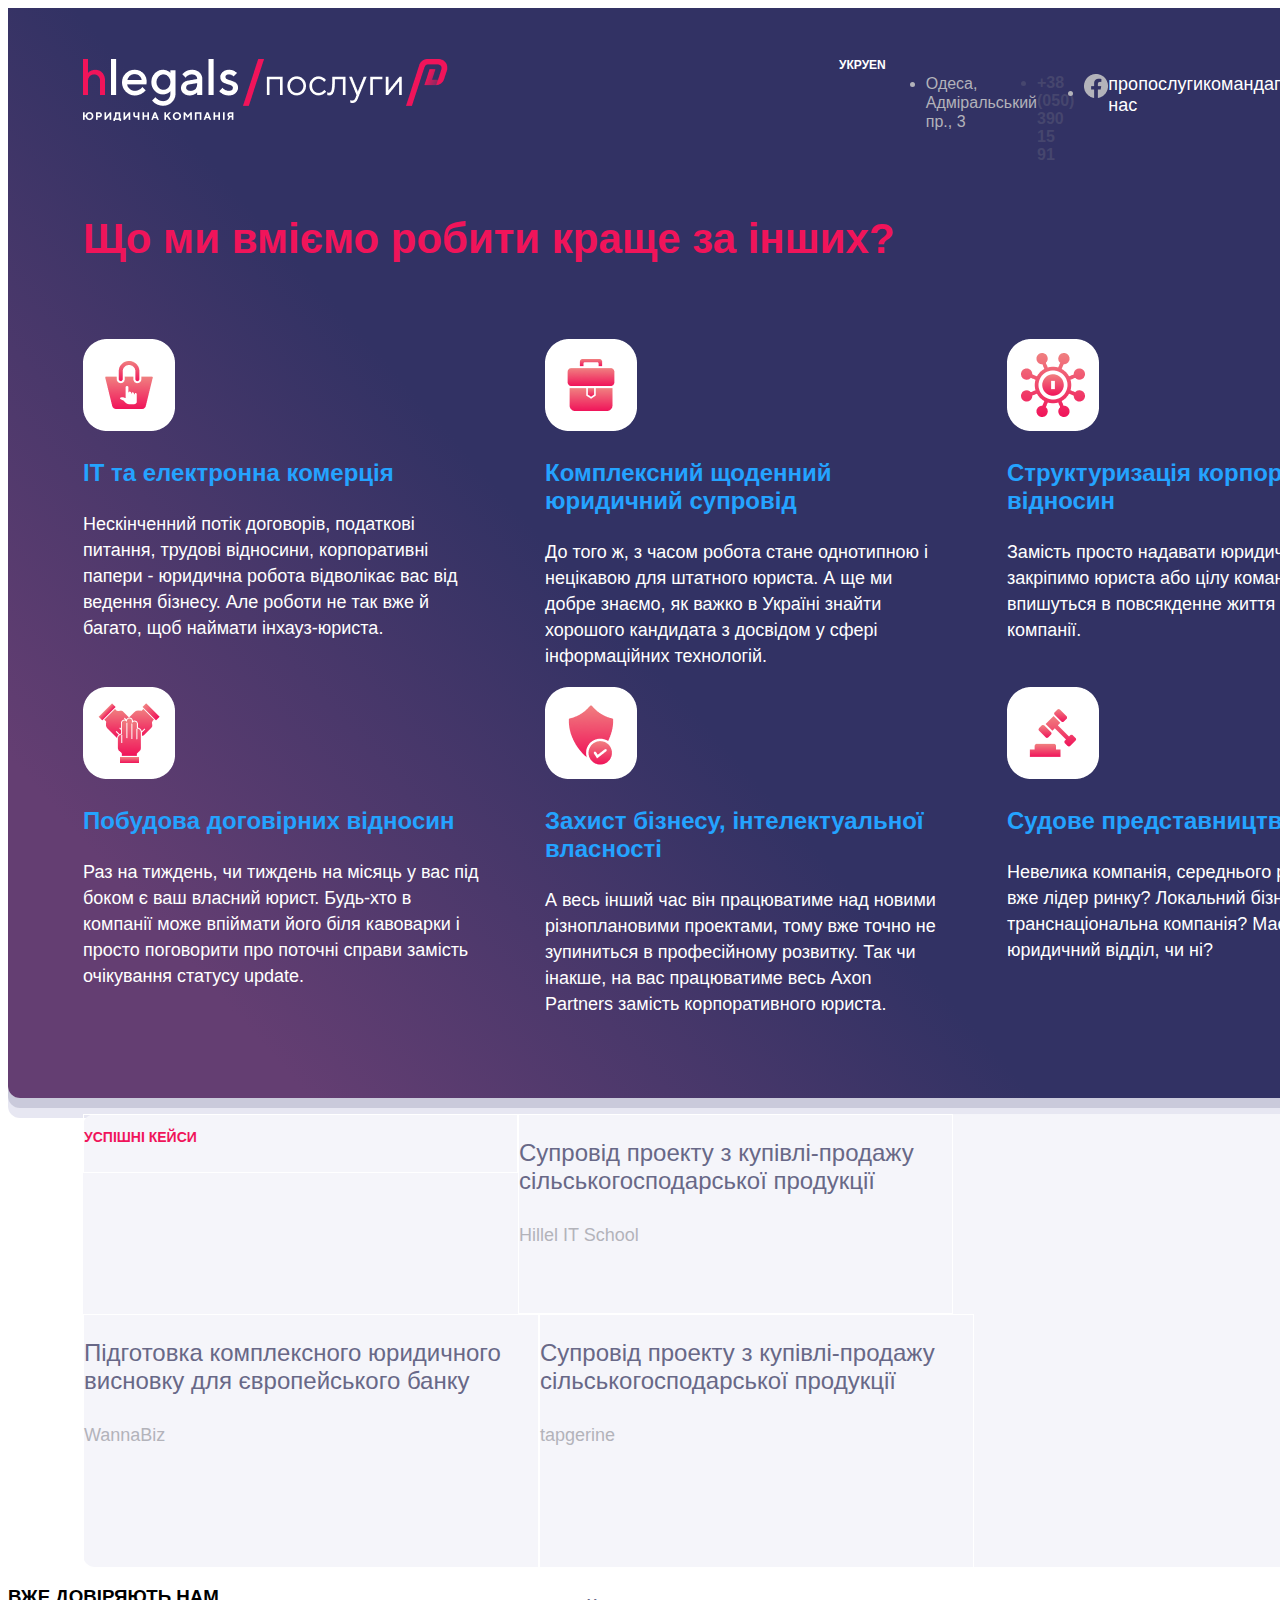
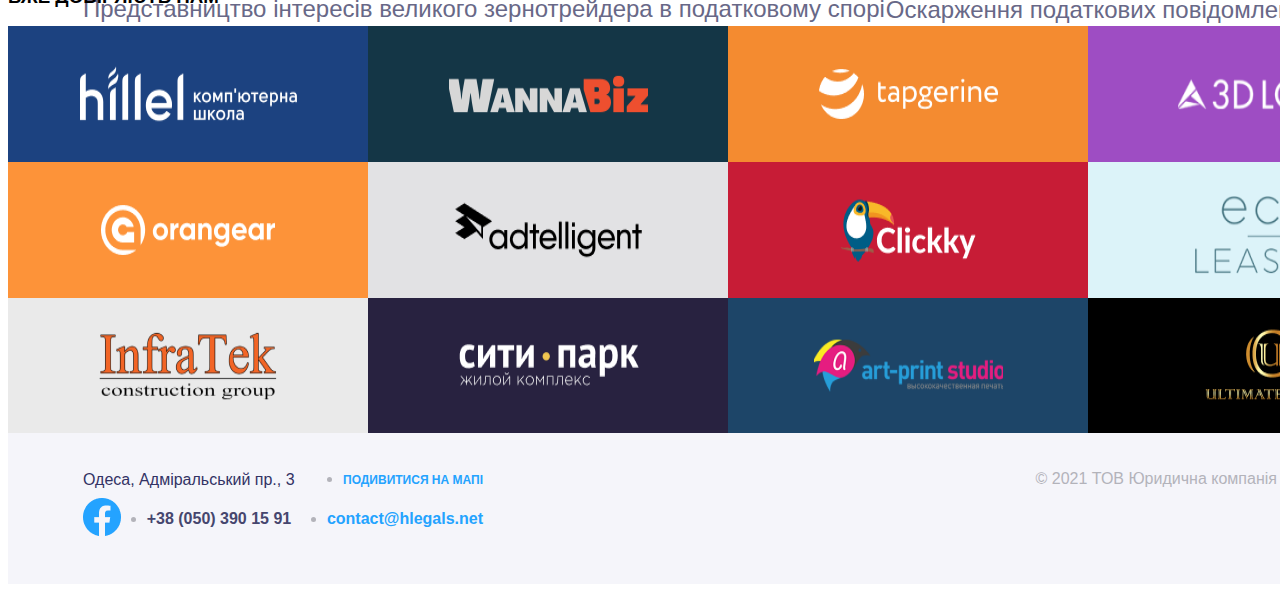
==== index.html @ e94afc64 "footer added" ====
<!DOCTYPE html>
<html lang="ukr">

<head>
    <meta charset="UTF-8">
    <meta http-equiv="X-UA-Compatible" content="IE=edge">
    <meta name="viewport" content="width=device-width, initial-scale=1.0">
    <title>Document</title>
    <link rel="stylesheet" href="styles/style.css">

</head>

<body>
    <!-- HEADER -->
    <header class="header">
        <div class="container">
            <div class="header_contacts">
                <div class="logo_subsection">
                    <img src="images/Logo Subsection.png" alt="logo_subsection">
                </div>
                <div class="h_contacts">
                    <ul class="lang">
                        <li>УК</li>
                        <li>РУ</li>
                        <li>EN</li>
                    </ul>
                    <ul class="contacts">
                        <li class="adress">Одеса, Адміральський пр., 3</li>
                        <li class="tel">+38 (050) 390 15 91</li>
                        <li>
                            <a href="#"><img src="images/Facebook2.png" alt="fasebook"></a>
                        </li>
                    </ul>
                    <ul class="nav">
                        <li class>
                            <a class="nav-item" href="#">про нас</a>
                        </li>
                        <li>
                            <a class="nav-item" href="#">послуги</a>
                        </li>
                        <li>
                            <a class="nav-item" href="#">команда</a>
                        </li>
                        <li>
                            <a class="nav-item" href="#">публікації</a>
                        </li>
                        <li>
                            <a class="nav-item" href="#">контакти</a>
                        </li>
                    </ul>
                </div>
            </div>
            <h2 class="section-title">Що ми вміємо робити краще за інших?</h2>
            <div class="service-content">
                <ul class="services">
                    <li class="service-item">
                        <img src="images/Icon.png" alt="shopping-purse" class="service-image">
                        <h3 class="section-subtitle">IT та електронна комерція</h3>
                        <p class="service-description">Нескінченний потік договорів, податкові питання, трудові
                            відносини, корпоративні папери - юридична робота відволікає вас від ведення бізнесу. Але
                            роботи не так вже й багато, щоб наймати інхауз-юриста.
                        </p>
                    </li>
                    <li class="service-item">
                        <img src="images/Icon_1.png" alt="shopping-purse" class="service-image">
                        <h3 class="section-subtitle">Комплексний щоденний юридичний супровід</h3>
                        <p class="service-description">До того ж, з часом робота стане однотипною і нецікавою для
                            штатного юриста. А ще ми добре знаємо, як важко в Україні знайти хорошого кандидата з
                            досвідом у сфері інформаційних технологій.
                        </p>
                    </li>
                    <li class="service-item">
                        <img src="images/Icon3.png" alt="shopping-purse" class="service-image">
                        <h3 class="section-subtitle">Структуризація корпоративних відносин</h3>
                        <p class="service-description">Замість просто надавати юридичні послуги, ми закріпимо юриста
                            або цілу команду, які впишуться в повсякденне життя вашої компанії.
                        </p>
                    </li>
                    <li class="service-item">
                        <img src="images/Icon4.png" alt="shopping-purse" class="service-image">
                        <h3 class="section-subtitle">Побудовa договірних відносин</h3>
                        <p class="service-description">Раз на тиждень, чи тиждень на місяць у вас під боком є ваш
                            власний юрист. Будь-хто в компанії може впіймати його біля кавоварки і просто поговорити
                            про поточні справи замість очікування статусу update.
                        </p>
                    </li>
                    <li class="service-item">
                        <img src="images/Icon6.png" alt="shopping-purse" class="service-image">
                        <h3 class="section-subtitle">Захист бізнесу, інтелектуальної власності</h3>
                        <p class="service-description">А весь інший час він працюватиме над новими різноплановими
                            проектами, тому вже точно не зупиниться в професійному розвитку. Так чи інакше, на вас
                            працюватиме весь Axon Partners замість корпоративного юриста.
                        </p>
                    </li>
                    <li class="service-item">
                        <img src="images/Icon7.png" alt="shopping-purse" class="service-image">
                        <h3 class="section-subtitle">Судове представництво</h3>
                        <p class="service-description">Невелика компанія, середнього розміру, чи вже лідер ринку?
                            Локальний бізнес або транснаціональна компанія? Маєте власний юридичний відділ, чи ні?
                        </p>
                    </li>
                </ul>
            </div>
        </div>
    </header>
    </div>
    <div class="container">
        <ul class="cases">
            <li class="case_item">
                <h3 class="success_case">успішні кейси</h3>
            </li>
            <li class="case_item">
                <p>Супровід проекту з купівлі-продажу сільськогосподарської продукції</p>
                <span class="name">Hillel IT School</span>
            </li>
            <li class="case_item">
                <p>Підготовка комплексного юридичного висновку для європейського банку</p>
                <span class="name">WannaBiz</span>
            </li>
            <li class="case_item">
                <p>Супровід проекту з купівлі-продажу сільськогосподарської продукції</p>

                <span class="name">tapgerine</span>
            </li>
            <li class="case_item">
                <p>Представництво інтересів великого зернотрейдера в податковому спорі</p>
                <span class="name">3D LOOK</span>
            </li>
            <li class="case_item">
                <p>Оскарження податкових повідомлень-рішень ДФС</p>
                <span class="name">adtelligent</span>
            </li>
            <li class="case_item">
                <p>Супровід проекту з кредитування агротрейдерів мальтійським банком</p>
                <span class="name">Clikky</span>
            </li>

        </ul>
    </div>

    <h3 class="trust">вже довіряють нам</h3>
    <div class="clients">
        <img src="images/Item.png" alt="hilel">
        <img src="images/Item3.png" alt="wannabiz">
        <img src="images/Item2.png" alt="tapgerin">
        <img src="images/Item10.png" alt="3dlook">
        <img src="images/Item4.png" alt="orangear">
        <img src="images/Item5.png" alt="adteligent">
        <img src="images/Item6.png" alt="clickky">
        <img src="images/Item11.png" alt="eco_leasing">
        <img src="images/Item7.png" alt="infra_tek">
        <img src="images/Item8.png" alt="сити_парк">
        <img src="images/Item9.png" alt="art_studio">
        <img src="images/Item12.png" alt="ultimate_card">
    </div>

</body>
<footer class="footer">
    <div class="container footer_container">
        <ul class="footer_contacts">
            <li class="odesa">
                <span class="address">Одеса, Адміральський пр., 3</span>
            </li>
            <li>
                <a class="map" href="#">Подивитися на мапі</a>
            </li>
            <li class="fasebook">
                <a href="#"><img src="images/Facebook.png" alt="fasebook"></a>
            </li>
            <li>
                <a class="tel" href="#">+38 (050) 390 15 91</a>
            </li>
            <li>
                <a class="mail" href="mailto: contact@hlegals.net">contact@hlegals.net</a>
            </li>
        </ul>
        <div class="copy">
            <p>© 2021 ТОВ Юридична компанія «HLEGALS»</p>
        </div>
    </div>

</footer>

</html>
---- styles/style.css ----
html {
  font-family: "TTNorms", sans-serif;
  font-style: normal;
}
body {
  width: 1440px;
}
.container {
  max-width: 1290px;
  margin: 0 auto;
  padding: 0 15px;
}
/* HEADER */
.header {
  padding-top: 50px;
  width: 1440px;
  height: 1040px;
  background-image: linear-gradient(
    228.57deg,
    #323264 11.93%,
    #323264 57.17%,
    #643e72 87.46%
  );
  border-bottom-left-radius: 12px;
  border-bottom-right-radius: 12px;
  box-shadow: 0px 10px 0 #cacadb, 0px 20px 0 #e7e7f2;
}

/* .box-shadow {
    width: 1400px;
    height: 10px
    box-shadow: 0px 10px 0 #cacadb; 0px 20px #E7E7F2;
  } */
.header_contacts {
  display: flex;
}
.logo_subsection {
  width: 413px;
  padding-right: 343px;
}
.h_contacts {
  width: 200px;
  display: flex;
  flex-direction: row;
  
 }
.lang {
  width: 76px;
  display: flex;
  margin: 0;
  padding: 0;
  list-style: none;
  color: #fff;
  font-size: 12px;
  line-height: 14px;
  font-weight: 700;
}
.contacts {
  display: flex;
  flex-direction: row;
    color: #b3b3ba;
  font-size: 16px;
  line-height: 19px;
}
.tel {
  font-weight: 700;
}
.nav {
  display: flex;
  flex-direction: row;
     padding-left: 0px;
  list-style: none;
}
.nav-item {
  color: #fff;
  font-size: 18px;
  line-height: 21px;
  text-decoration-line: none;
}

.service-content {
  width: 1320px;
  height: 684px;
  padding-bottom: 60px;
}
.services {
  margin: 0;
  padding: 0;
  display: flex;
  flex-direction: row;
  flex-wrap: wrap;
  justify-content: space-between;
}
.service-item {
  margin: 0;
  padding-left: 0px;
  list-style: none;
  width: 30%;
}

.section-title {
  margin-bottom: 76px;
  color: #f0145a;
  font-size: 42px;
  line-height: 49, 57px;
}
.section-subtitle {
  font-size: 24px;
  color: #24a3ff;
  line-height: 28px;
}
.service-description {
  font-size: 18px;
  line-height: 26px;
  color: #fff;
}
.cases {
  padding: 0;
  display: flex;
  flex-flow: row wrap;
  list-style: none;
  width: 1320px;
  height: 453px;
  border-radius: 12px;
  background-color: #f5f5fa;
}
.case_item {
   font-size: 24px;
  line-height: 28px;
  color: #686887;
  text-align: left;
}
.case_item:nth-child(1) {
  width: 433px;
  height: 57px;
  border: 1px  solid #fff;
}
.case_item:nth-child(2) {
  width: 433px;
  height: 198px;
  border: 1px  solid #fff;
}
.case_item:nth-child(3) {
  width: 454px;
  height: 255px;
  border: 1px  solid #fff;
}
.case_item:nth-child(4) {
  width: 433px;
  height: 255px;
  border: 1px  solid #fff;
}
}
.case_item:nth-child(5) {
  width: 320px;
  height: 198px;
  border: 1px  solid #fff;
}
.case_item:nth-child(6) {
  width: 453px;
  height: 198px;
  border: 1px  solid #fff;
}
.case_item:nth-child(7) {
  width: 547px;
  height: 198px;
  border: 1px  solid #fff;
}
.success_case {
  text-transform: uppercase;
  color: #f0145a;
  font-size: 14px;
  line-height: 16px;
  font-weight: bold;
  border: #fff;
}
.name {
  color: #b3b3ba;
  font-size: 18px;
  line-height: 26px;
}
.trust {
  text-transform: uppercase;
}
.clients {
  display: flex;
  width: 1440px;
  height: 407px;
  flex-flow: row wrap;
}
/* FOOTER */
.footer {
  height: 151px;
  background-color: #F5F5FA;
}
.footer_container {
  display: flex;
}

.footer_contacts {
  margin: 0px;
  padding-left: 0px;
  padding-top: 32px;
  display: flex;
  width: 400px;
  height: 79px;
  flex-flow: row wrap;
  align-items: center;
  justify-content: space-between;
}
.footer_contacts li {
  color: #B3B3BA;
}
.odesa {
  list-style: none;
}
.address {
  padding-right: 31px;
  color: #323264;
  font-size: 16px;
  line-height: 19px;
  }
.map {
  text-transform: uppercase;
  color: #24A3FF;
  font-size: 12px;
  line-height: 14px;
  font-weight: 700;
  text-decoration: none;
}
.map::before {
  list-style: disc;
  color: #B3B3BA;
}
.fasebook {
  list-style: none;
}
.tel {
  padding-right: 10PX;
  color: #46466E;
  font-size: 16px;
  line-height: 18px;
  font-weight: bold;
  text-decoration: none;
}
.mail {
  color: #24A3FF;
  font-weight: 700;
  font-size: 16px;
  line-height: 18px;
  text-decoration: none;
}
.copy {
  padding-top: 20px;
  display: flex;
  justify-content: end;
  align-content: flex-start;
  flex-grow: 1;
  font-size: 16px;
  line-height: 19px;
  color: #B3B3BA;
}
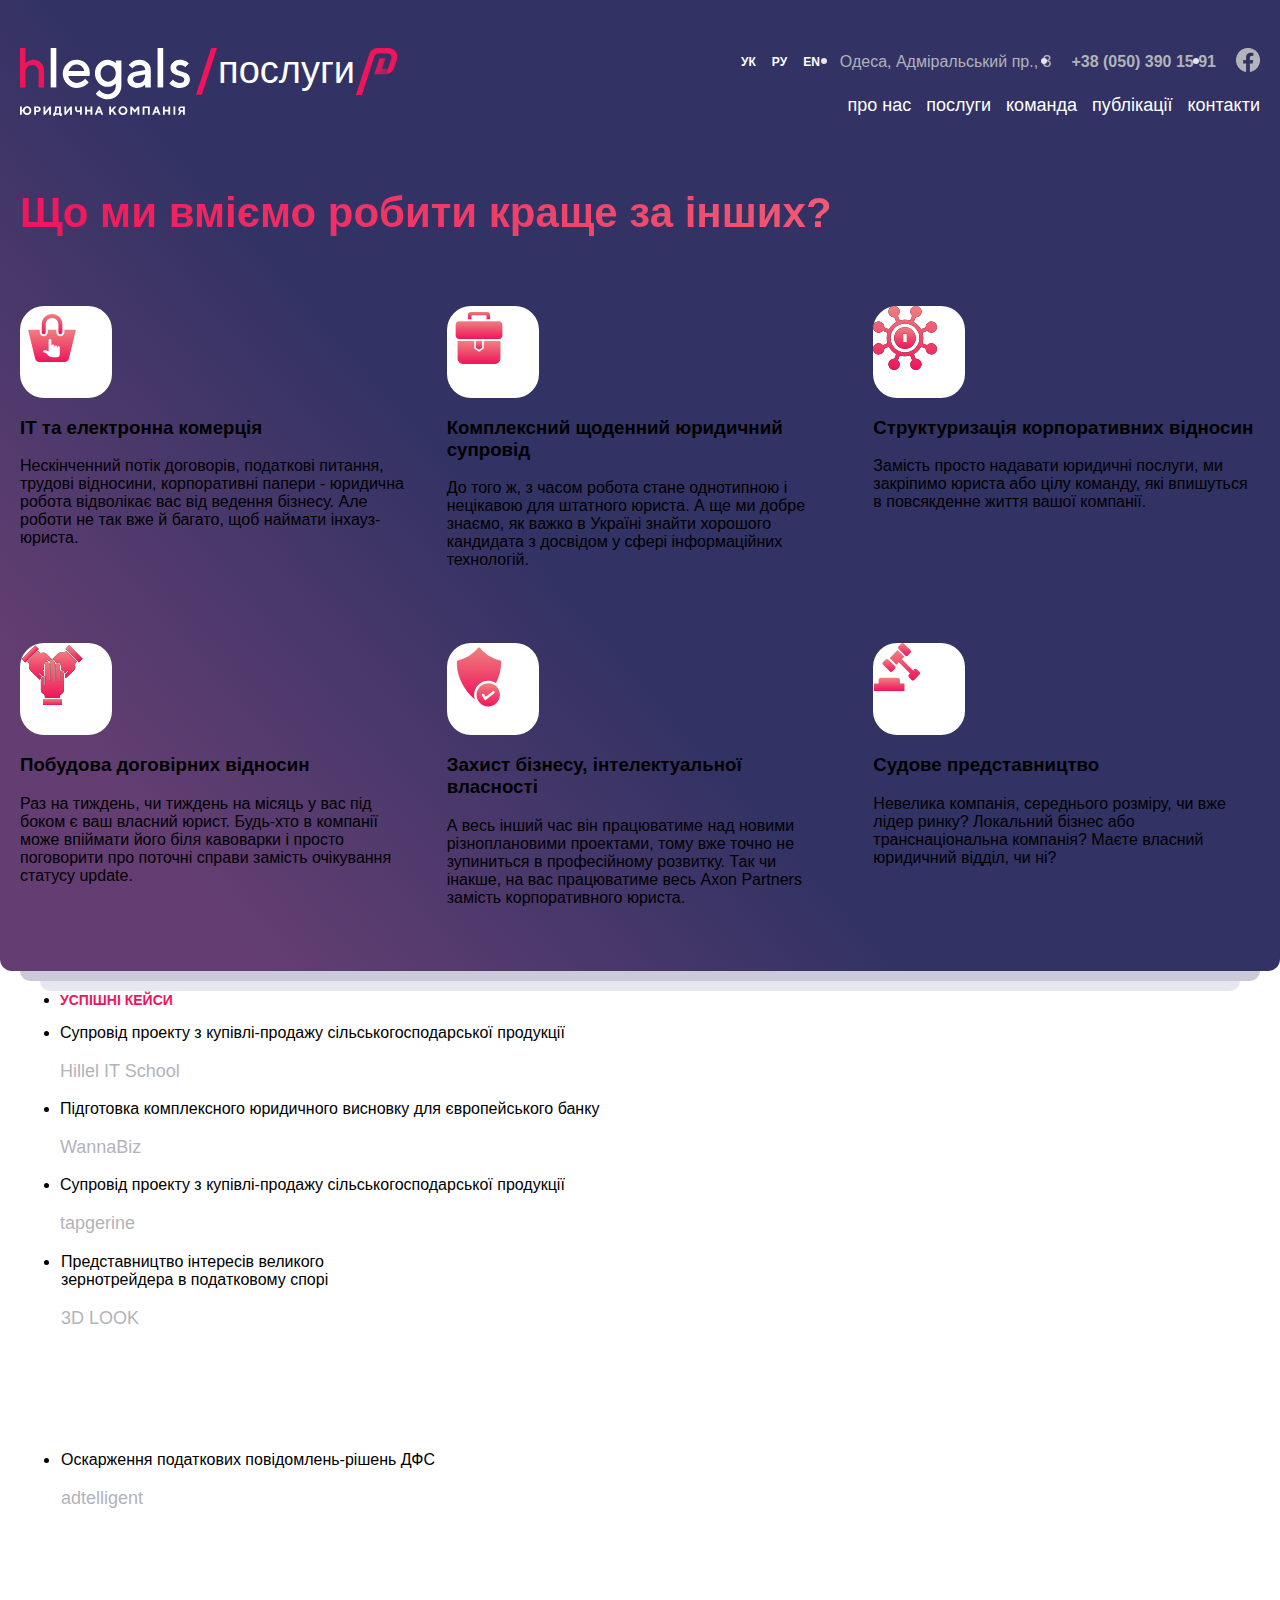
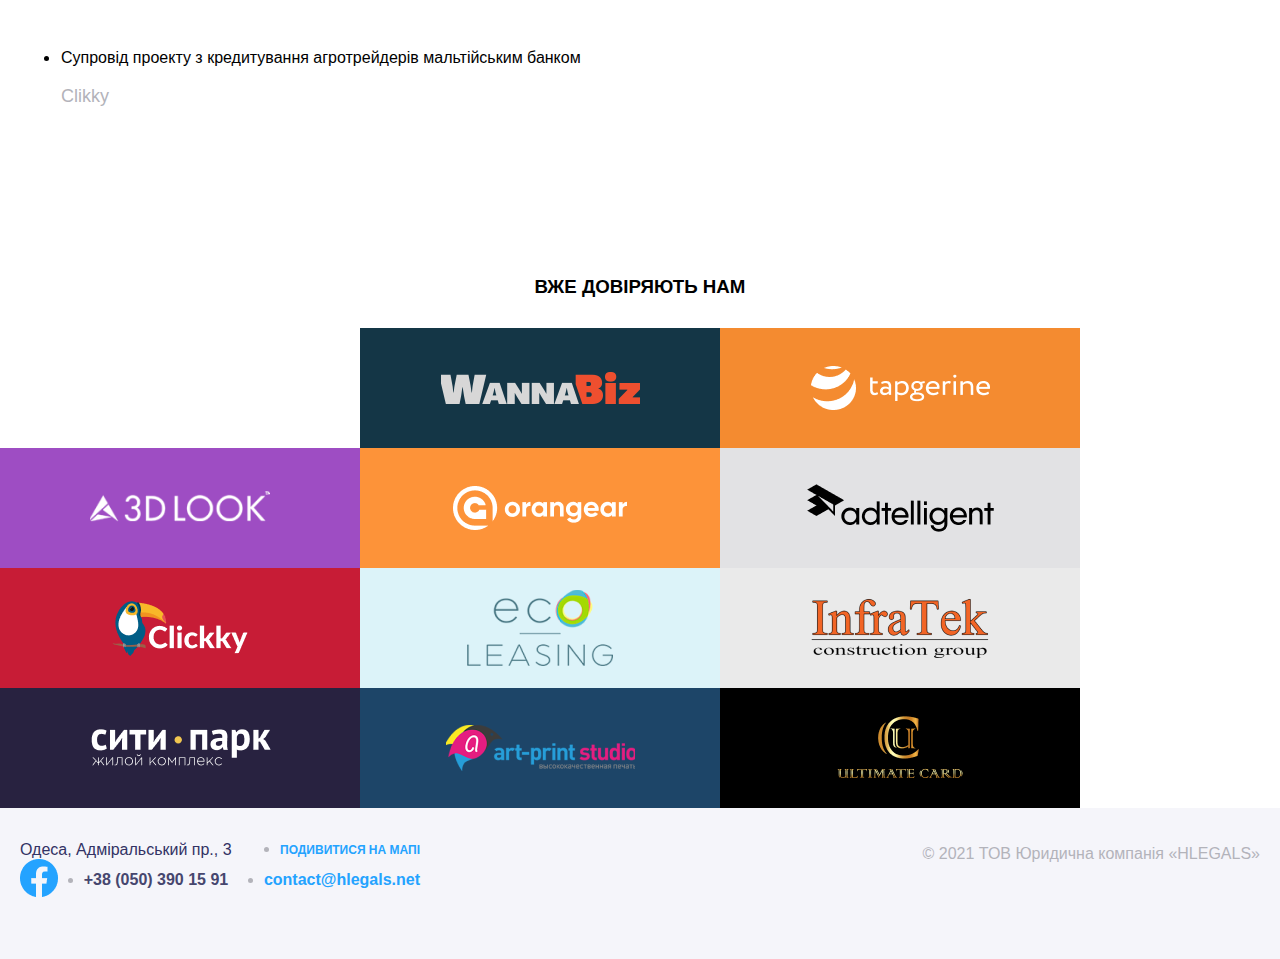
==== commit 7bc0bcdf: "header_updated" ====
--- a/index.html
+++ b/index.html
@@ -1,109 +1,111 @@
 <!DOCTYPE html>
-<html lang="ukr">
+<html lang="uk">
 
 <head>
     <meta charset="UTF-8">
     <meta http-equiv="X-UA-Compatible" content="IE=edge">
     <meta name="viewport" content="width=device-width, initial-scale=1.0">
     <title>Document</title>
+    <link rel="stylesheet" href="styles/fonts.css">
     <link rel="stylesheet" href="styles/style.css">
 
 </head>
 
 <body>
-    <!-- HEADER -->
-    <header class="header">
+    <section class="services">
         <div class="container">
-            <div class="header_contacts">
-                <div class="logo_subsection">
-                    <img src="images/Logo Subsection.png" alt="logo_subsection">
+            <!-- HEADER -->
+            <header class="header">
+                <div class="logo-container">
+                    <img class="logo" src="images/Logo.svg" alt="Hlegals logotype">
+                    <img class="logo-slash" src="images/logo-slash.svg" alt="Hlegals logotype slash">
+                    <span class="logo-text">послуги</span>
+                    <img class="logo-symbol" src="images/logo-symbol.svg" alt="Hlegals logotype symbol">
                 </div>
-                <div class="h_contacts">
-                    <ul class="lang">
-                        <li>УК</li>
-                        <li>РУ</li>
-                        <li>EN</li>
-                    </ul>
-                    <ul class="contacts">
-                        <li class="adress">Одеса, Адміральський пр., 3</li>
-                        <li class="tel">+38 (050) 390 15 91</li>
-                        <li>
-                            <a href="#"><img src="images/Facebook2.png" alt="fasebook"></a>
-                        </li>
-                    </ul>
-                    <ul class="nav">
-                        <li class>
-                            <a class="nav-item" href="#">про нас</a>
-                        </li>
-                        <li>
-                            <a class="nav-item" href="#">послуги</a>
-                        </li>
-                        <li>
-                            <a class="nav-item" href="#">команда</a>
-                        </li>
-                        <li>
-                            <a class="nav-item" href="#">публікації</a>
-                        </li>
-                        <li>
-                            <a class="nav-item" href="#">контакти</a>
-                        </li>
-                    </ul>
+                <div class="header-actions">
+                    <div class="header-contacts">
+                        <ul class="langs-list">
+                            <li class="langs-item langs-item-active">УК</li>
+                            <li class="langs-item">РУ</li>
+                            <li class="langs-item">EN</li>
+                        </ul>
+                        <p class="header-address">Одеса, Адміральський пр., 3</p>
+                        <a class="phone-number" href="tel:+380503901591">+38 (050) 390 15 91</a>
+                        <a class="social-link" href="#"><img src="images/Facebook2.png" alt="fasebook"></a>
+                    </div>
+                    <nav class="header-nav">
+                        <a class="nav-link" href="#">про нас</a>
+                        <a class="nav-link nav-link-active" href="#">послуги</a>
+                        <a class="nav-link" href="#">команда</a>
+                        <a class="nav-link" href="#">публікації</a>
+                        <a class="nav-link" href="#">контакти</a>
+                    </nav>
                 </div>
-            </div>
-            <h2 class="section-title">Що ми вміємо робити краще за інших?</h2>
-            <div class="service-content">
-                <ul class="services">
-                    <li class="service-item">
-                        <img src="images/Icon.png" alt="shopping-purse" class="service-image">
-                        <h3 class="section-subtitle">IT та електронна комерція</h3>
-                        <p class="service-description">Нескінченний потік договорів, податкові питання, трудові
-                            відносини, корпоративні папери - юридична робота відволікає вас від ведення бізнесу. Але
-                            роботи не так вже й багато, щоб наймати інхауз-юриста.
-                        </p>
-                    </li>
-                    <li class="service-item">
-                        <img src="images/Icon_1.png" alt="shopping-purse" class="service-image">
-                        <h3 class="section-subtitle">Комплексний щоденний юридичний супровід</h3>
-                        <p class="service-description">До того ж, з часом робота стане однотипною і нецікавою для
-                            штатного юриста. А ще ми добре знаємо, як важко в Україні знайти хорошого кандидата з
-                            досвідом у сфері інформаційних технологій.
-                        </p>
-                    </li>
-                    <li class="service-item">
-                        <img src="images/Icon3.png" alt="shopping-purse" class="service-image">
-                        <h3 class="section-subtitle">Структуризація корпоративних відносин</h3>
-                        <p class="service-description">Замість просто надавати юридичні послуги, ми закріпимо юриста
-                            або цілу команду, які впишуться в повсякденне життя вашої компанії.
-                        </p>
-                    </li>
-                    <li class="service-item">
-                        <img src="images/Icon4.png" alt="shopping-purse" class="service-image">
-                        <h3 class="section-subtitle">Побудовa договірних відносин</h3>
-                        <p class="service-description">Раз на тиждень, чи тиждень на місяць у вас під боком є ваш
-                            власний юрист. Будь-хто в компанії може впіймати його біля кавоварки і просто поговорити
-                            про поточні справи замість очікування статусу update.
-                        </p>
-                    </li>
-                    <li class="service-item">
-                        <img src="images/Icon6.png" alt="shopping-purse" class="service-image">
-                        <h3 class="section-subtitle">Захист бізнесу, інтелектуальної власності</h3>
-                        <p class="service-description">А весь інший час він працюватиме над новими різноплановими
-                            проектами, тому вже точно не зупиниться в професійному розвитку. Так чи інакше, на вас
-                            працюватиме весь Axon Partners замість корпоративного юриста.
-                        </p>
-                    </li>
-                    <li class="service-item">
-                        <img src="images/Icon7.png" alt="shopping-purse" class="service-image">
-                        <h3 class="section-subtitle">Судове представництво</h3>
-                        <p class="service-description">Невелика компанія, середнього розміру, чи вже лідер ринку?
-                            Локальний бізнес або транснаціональна компанія? Маєте власний юридичний відділ, чи ні?
-                        </p>
-                    </li>
-                </ul>
-            </div>
+            </header>
+            <p class="slogan">Що ми вміємо робити краще за інших?</p>
+            <ul class="services-cards">
+                <li class="services-card">
+                    <div class="card-logo">
+                        <img class="card-icon" src="images/icon-bag.svg" alt="services icon">
+                    </div>
+                    <h3 class="card-title">IT та електронна комерція</h3>
+                    <p class="card-text">Нескінченний потік договорів, податкові питання, трудові
+                        відносини, корпоративні папери - юридична робота відволікає вас від ведення бізнесу. Але
+                        роботи не так вже й багато, щоб наймати інхауз-юриста.
+                    </p>
+                </li>
+                <li class="services-card">
+                    <div class="card-logo">
+                        <img src="images/icon-bag2.svg" alt="services icon">
+                    </div>
+                    <h3 class="card-title">Комплексний щоденний юридичний супровід</h3>
+                    <p class="card-text">До того ж, з часом робота стане однотипною і нецікавою для
+                        штатного юриста. А ще ми добре знаємо, як важко в Україні знайти хорошого кандидата з
+                        досвідом у сфері інформаційних технологій.
+                    </p>
+                </li>
+                <li class="services-card">
+                    <div class="card-logo">
+                        <img src="images/crowdfunding.svg" alt="services icon">
+                    </div>
+                    <h3 class="card-title">Структуризація корпоративних відносин</h3>
+                    <p class="card-text">Замість просто надавати юридичні послуги, ми закріпимо юриста
+                        або цілу команду, які впишуться в повсякденне життя вашої компанії.
+                    </p>
+                </li>
+                <li class="services-card">
+                    <div class="card-logo">
+                        <img src="images/icon-collaborative2.svg" alt="services icon">
+                    </div>
+                    <h3 class="card-title">Побудовa договірних відносин</h3>
+                    <p class="card-text">Раз на тиждень, чи тиждень на місяць у вас під боком є ваш
+                        власний юрист. Будь-хто в компанії може впіймати його біля кавоварки і просто поговорити
+                        про поточні справи замість очікування статусу update.
+                    </p>
+                </li>
+                <li class="services-card">
+                    <div class="card-logo">
+                        <img src="images/icon-safety.svg" alt="services icon">
+                    </div>
+                    <h3 class="card-title">Захист бізнесу, інтелектуальної власності</h3>
+                    <p class="card-text">А весь інший час він працюватиме над новими різноплановими
+                        проектами, тому вже точно не зупиниться в професійному розвитку. Так чи інакше, на вас
+                        працюватиме весь Axon Partners замість корпоративного юриста.
+                    </p>
+                </li>
+                <li class="services-card">
+                    <div class="card-logo">
+                        <img src="images/icon-lawyer.svg" alt="services icon">
+                    </div>
+                    <h3 class="card-title">Судове представництво</h3>
+                    <p class="card-text">Невелика компанія, середнього розміру, чи вже лідер ринку?
+                        Локальний бізнес або транснаціональна компанія? Маєте власний юридичний відділ, чи ні?
+                    </p>
+                </li>
+            </ul>
         </div>
-    </header>
-    </div>
+    </section>
+
     <div class="container">
         <ul class="cases">
             <li class="case_item">
@@ -137,29 +139,53 @@
 
         </ul>
     </div>
-
-    <h3 class="trust">вже довіряють нам</h3>
-    <div class="clients">
-        <img src="images/Item.png" alt="hilel">
-        <img src="images/Item3.png" alt="wannabiz">
-        <img src="images/Item2.png" alt="tapgerin">
-        <img src="images/Item10.png" alt="3dlook">
-        <img src="images/Item4.png" alt="orangear">
-        <img src="images/Item5.png" alt="adteligent">
-        <img src="images/Item6.png" alt="clickky">
-        <img src="images/Item11.png" alt="eco_leasing">
-        <img src="images/Item7.png" alt="infra_tek">
-        <img src="images/Item8.png" alt="сити_парк">
-        <img src="images/Item9.png" alt="art_studio">
-        <img src="images/Item12.png" alt="ultimate_card">
-    </div>
-
+    <section class="clients-grid">
+        <h3 class="trust">вже довіряють нам</h3>
+        <ul class="clients-list">
+            <li class="client">
+                <img src="images/1.svg" alt="hillel">
+            </li>
+            <li class="client">
+                <img src="images/Item3.png" alt="wannabiz">
+            </li>
+            <li class="client">
+                <img src="images/Item2.png" alt="tapgerin">
+            </li>
+            <li class="client">
+                <img src="images/Item10.png" alt="3dlook">
+            </li>
+            <li class="client">
+                <img src="images/Item4.png" alt="orangear">
+            </li>
+            <li class="client">
+                <img src="images/Item5.png" alt="adteligent">
+            </li>
+            <li class="client">
+                <img src="images/Item6.png" alt="clickky">
+            </li>
+            <li class="client">
+                <img src="images/Item11.png" alt="eco_leasing">
+            </li>
+            <li class="client">
+                <img src="images/Item7.png" alt="infra_tek">
+            </li>
+            <li class="client">
+                <img src="images/Item8.png" alt="сити_парк">
+            </li>
+            <li class="client">
+                <img src="images/Item9.png" alt="art_studio">
+            </li>
+            <li class="client">
+                <img src="images/Item12.png" alt="ultimate_card">
+            </li>
+        </ul>
+    </section>
 </body>
 <footer class="footer">
     <div class="container footer_container">
         <ul class="footer_contacts">
             <li class="odesa">
-                <span class="address">Одеса, Адміральський пр., 3</span>
+                <span class="footer-address">Одеса, Адміральський пр., 3</span>
             </li>
             <li>
                 <a class="map" href="#">Подивитися на мапі</a>
--- a/styles/fonts.css
+++ b/styles/fonts.css
@@ -0,0 +1,16 @@
+@font-face {
+  font-family: "TTNorms";
+  src: url(./TTNorms-Regular.woff) format("woff"),
+    url(./TTNorms-Regular.woff2) format("woff2");
+  font-weight: normal;
+  font-style: normal;
+  font-display: swap;
+}
+@font-face {
+  font-family: "TTNorms";
+  src: url(./TTNorms-Bold.woff) format("woff"),
+    url(./TTNorms-Bold.woff2) format("woff2");
+  font-weight: bold;
+  font-style: normal;
+  font-display: swap;
+}
--- a/styles/style.css
+++ b/styles/style.css
@@ -1,20 +1,24 @@
-html {
-  font-family: "TTNorms", sans-serif;
-  font-style: normal;
-}
+* {
+  box-sizing: border-box;
+}
+
 body {
-  width: 1440px;
-}
+  margin: 0;
+  font-family: "TT Norms", sans-serif;
+}
+
 .container {
-  max-width: 1290px;
+  max-width: 1360px;
   margin: 0 auto;
-  padding: 0 15px;
-}
-/* HEADER */
-.header {
-  padding-top: 50px;
-  width: 1440px;
-  height: 1040px;
+  padding: 0 20px;
+}
+
+/* SERVICES */
+
+.services {
+  position: relative;
+  margin-bottom: 20px;
+  padding: 48px 0;
   background-image: linear-gradient(
     228.57deg,
     #323264 11.93%,
@@ -23,148 +27,253 @@
   );
   border-bottom-left-radius: 12px;
   border-bottom-right-radius: 12px;
-  box-shadow: 0px 10px 0 #cacadb, 0px 20px 0 #e7e7f2;
-}
-
-/* .box-shadow {
-    width: 1400px;
-    height: 10px
-    box-shadow: 0px 10px 0 #cacadb; 0px 20px #E7E7F2;
-  } */
-.header_contacts {
-  display: flex;
-}
-.logo_subsection {
-  width: 413px;
-  padding-right: 343px;
-}
-.h_contacts {
-  width: 200px;
+}
+.logo-container {
   display: flex;
   flex-direction: row;
-  
- }
-.lang {
-  width: 76px;
-  display: flex;
-  margin: 0;
-  padding: 0;
+  align-content: stretch;
+}
+
+.logo-slash {
+  height: 47px;
+  margin-left: 5px;
+}
+
+.logo-symbol {
+  height: 47px;
+  margin-left: 1px;
+}
+
+.logo-text {
+  font-size: 38px;
+  line-height: 45px;
+  color: #ffffff;
+}
+
+.services::before {
+  content: "";
+  position: absolute;
+  top: 100%;
+  right: 20px;
+  left: 20px;
+  height: 10px;
+  background-color: #cacadb;
+  border-radius: 0px 0px 12px 12px;
+}
+
+.services::after {
+  content: "";
+  position: absolute;
+  top: calc(100% + 10px);
+  right: 40px;
+  left: 40px;
+  height: 10px;
+  background-color: #e7e7f2;
+  border-radius: 0px 0px 12px 12px;
+}
+
+.header {
+  display: flex;
+  flex-direction: row;
+  justify-content: space-between;
+}
+
+.header-contacts {
+  position: relative;
+  display: flex;
+  flex-direction: row;
+  justify-content: flex-end;
+  align-items: center;
+  gap: 20px;
+}
+
+.langs-list {
+  display: flex;
+  margin: 0;
+  padding-left: 0;
   list-style: none;
   color: #fff;
   font-size: 12px;
   line-height: 14px;
   font-weight: 700;
-}
-.contacts {
+  gap: 1rem;
+}
+
+.langs-item-active:active {
+  text-align: center;
+  background-color: #f0145a;
+  width: 29px;
+  height: 24px;
+  border-radius: 8px;
+  cursor: pointer;
+}
+
+.header-address {
+  margin: 0;
+  color: #b3b3ba;
+  font-size: 16px;
+  line-height: 18px;
+}
+
+.header-address::before {
+  position: absolute;
+  left: 80px;
+  top: 10px;
+  content: "";
+  width: 6px;
+  height: 6px;
+  background-color: #e6e6f0;
+  border-radius: 50%;
+}
+.phone-number::before {
+  position: absolute;
+  left: 300px;
+  top: 10px;
+  content: "";
+  width: 6px;
+  height: 6px;
+  background-color: #e6e6f0;
+  border-radius: 50%;
+}
+.social-link::before {
+  position: absolute;
+  left: 452px;
+  top: 10px;
+  content: "";
+  width: 6px;
+  height: 6px;
+  background-color: #e6e6f0;
+  border-radius: 50%;
+}
+
+.phone-number {
+  color: #b3b3ba;
+  font-size: 16px;
+  line-height: 18px;
+  font-weight: 700;
+  text-decoration: none;
+}
+
+.social-link {
+  text-align: center;
+}
+
+.header-nav {
+  margin-top: 19px;
   display: flex;
   flex-direction: row;
-    color: #b3b3ba;
-  font-size: 16px;
-  line-height: 19px;
-}
-.tel {
-  font-weight: 700;
-}
-.nav {
-  display: flex;
-  flex-direction: row;
-     padding-left: 0px;
-  list-style: none;
-}
-.nav-item {
+  justify-content: flex-end;
+  gap: 15px;
+}
+
+.nav-link {
   color: #fff;
   font-size: 18px;
   line-height: 21px;
   text-decoration-line: none;
 }
 
-.service-content {
-  width: 1320px;
-  height: 684px;
-  padding-bottom: 60px;
-}
-.services {
-  margin: 0;
-  padding: 0;
-  display: flex;
-  flex-direction: row;
+.nav-link-active:active {
+  text-decoration: underline;
+}
+
+.services .slogan {
+  margin: 72px 0 0;
+  font-size: 42px;
+  line-height: 50px;
+  font-weight: bold;
+  background-image: linear-gradient(45deg, #f0145a, #ef8080);
+  -webkit-background-clip: text;
+  background-clip: text;
+  color: transparent;
+}
+
+.services-cards {
+  margin: 68px 0 0;
+  padding-left: 0;
+  list-style: none;
+  display: flex;
   flex-wrap: wrap;
-  justify-content: space-between;
-}
-.service-item {
-  margin: 0;
-  padding-left: 0px;
-  list-style: none;
-  width: 30%;
-}
-
-.section-title {
-  margin-bottom: 76px;
-  color: #f0145a;
-  font-size: 42px;
-  line-height: 49, 57px;
-}
-.section-subtitle {
-  font-size: 24px;
-  color: #24a3ff;
-  line-height: 28px;
-}
-.service-description {
-  font-size: 18px;
-  line-height: 26px;
-  color: #fff;
-}
-.cases {
-  padding: 0;
-  display: flex;
-  flex-flow: row wrap;
-  list-style: none;
-  width: 1320px;
-  height: 453px;
-  border-radius: 12px;
-  background-color: #f5f5fa;
-}
-.case_item {
-   font-size: 24px;
-  line-height: 28px;
-  color: #686887;
-  text-align: left;
-}
-.case_item:nth-child(1) {
-  width: 433px;
-  height: 57px;
-  border: 1px  solid #fff;
-}
-.case_item:nth-child(2) {
-  width: 433px;
-  height: 198px;
-  border: 1px  solid #fff;
-}
-.case_item:nth-child(3) {
-  width: 454px;
-  height: 255px;
-  border: 1px  solid #fff;
-}
-.case_item:nth-child(4) {
-  width: 433px;
-  height: 255px;
-  border: 1px  solid #fff;
-}
+  gap: 58px 40px;
+}
+
+.services-card {
+  flex-shrink: 1;
+  flex-grow: 1;
+  flex-basis: 335px;
+}
+
+.card-logo {
+  width: 92px;
+  height: 92px;
+  border-radius: 24px;
+  background-color: #ffffff;
+}
+
+.card-icon {
+  .card-title {
+    font-size: 24px;
+    font-weight: 500;
+    color: #24a3ff;
+    line-height: 28px;
+  }
+  .card-text {
+    font-size: 18px;
+    line-height: 26px;
+    color: #fff;
+  }
+  .cases {
+    margin-top: 60px;
+    padding: 0;
+    display: flex;
+    flex-flow: row wrap;
+    list-style: none;
+    width: 1320px;
+    height: 453px;
+    border-radius: 12px;
+    background-color: #f5f5fa;
+  }
+  .case_item {
+    font-size: 24px;
+    line-height: 28px;
+    color: #686887;
+    text-align: left;
+  }
+  .case_item:nth-child(1) {
+    width: 433px;
+    height: 57px;
+    border: 1px solid #fff;
+  }
+  .case_item:nth-child(2) {
+    width: 433px;
+    height: 198px;
+    border: 1px solid #fff;
+  }
+  .case_item:nth-child(3) {
+    width: 454px;
+    height: 255px;
+    border: 1px solid #fff;
+  }
+  .case_item:nth-child(4) {
+    width: 433px;
+    height: 255px;
+    border: 1px solid #fff;
+  }
 }
 .case_item:nth-child(5) {
   width: 320px;
   height: 198px;
-  border: 1px  solid #fff;
+  border: 1px solid #fff;
 }
 .case_item:nth-child(6) {
   width: 453px;
   height: 198px;
-  border: 1px  solid #fff;
+  border: 1px solid #fff;
 }
 .case_item:nth-child(7) {
   width: 547px;
   height: 198px;
-  border: 1px  solid #fff;
+  border: 1px solid #fff;
 }
 .success_case {
   text-transform: uppercase;
@@ -180,18 +289,33 @@
   line-height: 26px;
 }
 .trust {
+  margin: 0;
+  padding: 30px 0;
   text-transform: uppercase;
-}
-.clients {
-  display: flex;
-  width: 1440px;
-  height: 407px;
+  text-align: center;
+}
+.clients-list {
+  display: flex;
   flex-flow: row wrap;
+  flex-grow: 1;
+  flex-shrink: 1;
+  align-items: stretch;
+  margin: 0;
+  padding-left: 0px;
+  list-style: none;
+  width: 100%;
+}
+
+.client {
+  align-items: stretch;
+  width: 360px;
+  height: 120px;
+  border-color: 1c4280;
 }
 /* FOOTER */
 .footer {
   height: 151px;
-  background-color: #F5F5FA;
+  background-color: #f5f5fa;
 }
 .footer_container {
   display: flex;
@@ -209,20 +333,20 @@
   justify-content: space-between;
 }
 .footer_contacts li {
-  color: #B3B3BA;
+  color: #b3b3ba;
 }
 .odesa {
   list-style: none;
 }
-.address {
+.footer-address {
   padding-right: 31px;
   color: #323264;
   font-size: 16px;
   line-height: 19px;
-  }
+}
 .map {
   text-transform: uppercase;
-  color: #24A3FF;
+  color: #24a3ff;
   font-size: 12px;
   line-height: 14px;
   font-weight: 700;
@@ -230,21 +354,21 @@
 }
 .map::before {
   list-style: disc;
-  color: #B3B3BA;
+  color: #b3b3ba;
 }
 .fasebook {
   list-style: none;
 }
 .tel {
-  padding-right: 10PX;
-  color: #46466E;
+  padding-right: 10px;
+  color: #46466e;
   font-size: 16px;
   line-height: 18px;
   font-weight: bold;
   text-decoration: none;
 }
 .mail {
-  color: #24A3FF;
+  color: #24a3ff;
   font-weight: 700;
   font-size: 16px;
   line-height: 18px;
@@ -258,5 +382,5 @@
   flex-grow: 1;
   font-size: 16px;
   line-height: 19px;
-  color: #B3B3BA;
-}
+  color: #b3b3ba;
+}
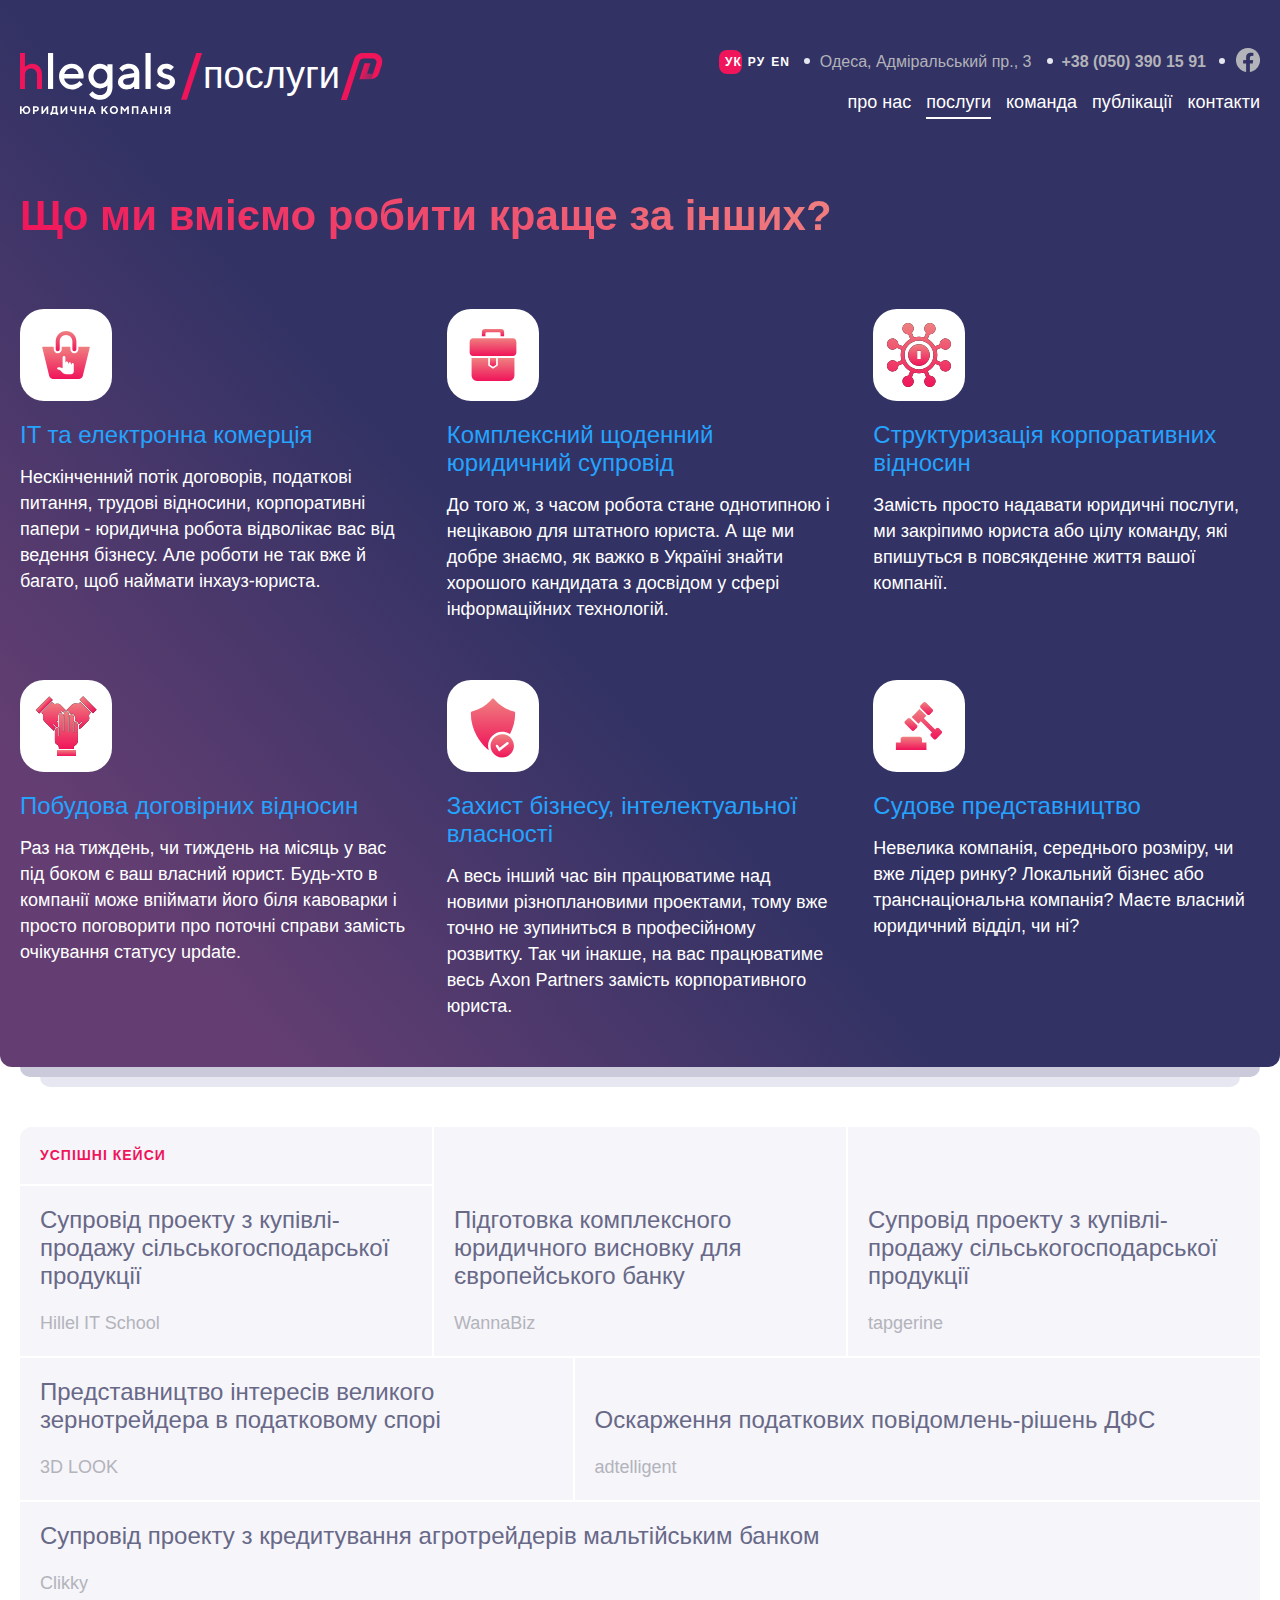
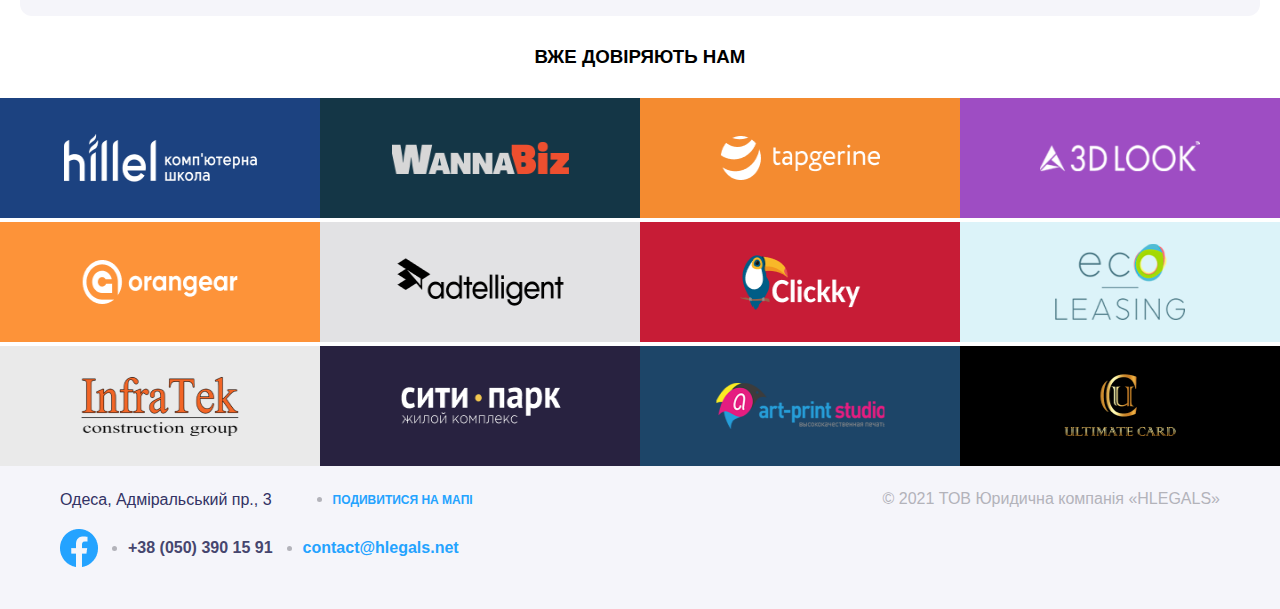
==== commit 7dadb2a9: "cases changed" ====
--- a/index.html
+++ b/index.html
@@ -19,17 +19,24 @@
                 <div class="logo-container">
                     <img class="logo" src="images/Logo.svg" alt="Hlegals logotype">
                     <img class="logo-slash" src="images/logo-slash.svg" alt="Hlegals logotype slash">
-                    <span class="logo-text">послуги</span>
+                    <a href="#" class="logo-text">послуги</a>
                     <img class="logo-symbol" src="images/logo-symbol.svg" alt="Hlegals logotype symbol">
                 </div>
                 <div class="header-actions">
                     <div class="header-contacts">
                         <ul class="langs-list">
-                            <li class="langs-item langs-item-active">УК</li>
-                            <li class="langs-item">РУ</li>
-                            <li class="langs-item">EN</li>
+                            <li class="langs-item">
+                                <button class="lang-btn lang-btn-active">УК</button>
+                            </li>
+                            <li class="langs-item">
+                                <button class="lang-btn">РУ</button>
+                            </li>
+                            <li class="langs-item">
+                                <button class="lang-btn">EN</button>
+                            </li>
                         </ul>
-                        <p class="header-address">Одеса, Адміральський пр., 3</p>
+                        <a href="https://www.google.com/maps/place/%D0%90%D0%B4%D0%BC%D0%B8%D1%80%D0%B0%D0%BB%D1%8C%D1%81%D0%BA%D0%B8%D0%B9+%D0%BF%D1%80%D0%BE%D1%81%D0%BF.,+3,+%D0%9E%D0%B4%D0%B5%D1%81%D1%81%D0%B0,+%D0%9E%D0%B4%D0%B5%D1%81%D1%81%D0%BA%D0%B0%D1%8F+%D0%BE%D0%B1%D0%BB%D0%B0%D1%81%D1%82%D1%8C,+65000/@46.436045,30.7379414,17z/data=!4m13!1m7!3m6!1s0x40c63396894457b7:0x7f6c5236cbcb70c8!2z0JDQtNC80LjRgNCw0LvRjNGB0LrQuNC5INC_0YDQvtGB0L8uLCAzLCDQntC00LXRgdGB0LAsINCe0LTQtdGB0YHQutCw0Y8g0L7QsdC70LDRgdGC0YwsIDY1MDAw!3b1!8m2!3d46.436045!4d30.7401301!3m4!1s0x40c63396894457b7:0x7f6c5236cbcb70c8!8m2!3d46.436045!4d30.7401301?hl=ru"
+                            target="_blank" class="header-address">Одеса, Адміральський пр., 3</a>
                         <a class="phone-number" href="tel:+380503901591">+38 (050) 390 15 91</a>
                         <a class="social-link" href="#"><img src="images/Facebook2.png" alt="fasebook"></a>
                     </div>
@@ -45,59 +52,71 @@
             <p class="slogan">Що ми вміємо робити краще за інших?</p>
             <ul class="services-cards">
                 <li class="services-card">
-                    <div class="card-logo">
-                        <img class="card-icon" src="images/icon-bag.svg" alt="services icon">
-                    </div>
-                    <h3 class="card-title">IT та електронна комерція</h3>
+                    <div class="card-header">
+                        <div class="card-logo">
+                            <img class="card-icon" src="images/icon-bag.svg" alt="services icon">
+                        </div>
+                        <h3 class="card-title">IT та електронна комерція</h3>
+                    </div>
                     <p class="card-text">Нескінченний потік договорів, податкові питання, трудові
                         відносини, корпоративні папери - юридична робота відволікає вас від ведення бізнесу. Але
                         роботи не так вже й багато, щоб наймати інхауз-юриста.
                     </p>
                 </li>
                 <li class="services-card">
-                    <div class="card-logo">
-                        <img src="images/icon-bag2.svg" alt="services icon">
-                    </div>
-                    <h3 class="card-title">Комплексний щоденний юридичний супровід</h3>
+                    <div class="card-header">
+                        <div class="card-logo">
+                            <img src="images/icon-bag2.svg" alt="services icon">
+                        </div>
+                        <h3 class="card-title">Комплексний щоденний юридичний супровід</h3>
+                    </div>
                     <p class="card-text">До того ж, з часом робота стане однотипною і нецікавою для
                         штатного юриста. А ще ми добре знаємо, як важко в Україні знайти хорошого кандидата з
                         досвідом у сфері інформаційних технологій.
                     </p>
                 </li>
                 <li class="services-card">
-                    <div class="card-logo">
-                        <img src="images/crowdfunding.svg" alt="services icon">
-                    </div>
-                    <h3 class="card-title">Структуризація корпоративних відносин</h3>
+                    <div class="card-header">
+                        <div class="card-logo">
+                            <img src="images/crowdfunding.svg" alt="services icon">
+                        </div>
+                        <h3 class="card-title">Структуризація корпоративних відносин</h3>
+                    </div>
                     <p class="card-text">Замість просто надавати юридичні послуги, ми закріпимо юриста
                         або цілу команду, які впишуться в повсякденне життя вашої компанії.
                     </p>
                 </li>
                 <li class="services-card">
-                    <div class="card-logo">
-                        <img src="images/icon-collaborative2.svg" alt="services icon">
-                    </div>
-                    <h3 class="card-title">Побудовa договірних відносин</h3>
+                    <div class="card-header">
+                        <div class="card-logo">
+                            <img src="images/icon-collaborative2.svg" alt="services icon">
+                        </div>
+                        <h3 class="card-title">Побудовa договірних відносин</h3>
+                    </div>
                     <p class="card-text">Раз на тиждень, чи тиждень на місяць у вас під боком є ваш
                         власний юрист. Будь-хто в компанії може впіймати його біля кавоварки і просто поговорити
                         про поточні справи замість очікування статусу update.
                     </p>
                 </li>
                 <li class="services-card">
-                    <div class="card-logo">
-                        <img src="images/icon-safety.svg" alt="services icon">
-                    </div>
-                    <h3 class="card-title">Захист бізнесу, інтелектуальної власності</h3>
+                    <div class="card-header">
+                        <div class="card-logo">
+                            <img src="images/icon-safety.svg" alt="services icon">
+                        </div>
+                        <h3 class="card-title">Захист бізнесу, інтелектуальної власності</h3>
+                    </div>
                     <p class="card-text">А весь інший час він працюватиме над новими різноплановими
                         проектами, тому вже точно не зупиниться в професійному розвитку. Так чи інакше, на вас
                         працюватиме весь Axon Partners замість корпоративного юриста.
                     </p>
                 </li>
                 <li class="services-card">
-                    <div class="card-logo">
-                        <img src="images/icon-lawyer.svg" alt="services icon">
-                    </div>
-                    <h3 class="card-title">Судове представництво</h3>
+                    <div class="card-header">
+                        <div class="card-logo">
+                            <img class="card-logo6" src="images/icon-lawyer.svg" alt="services icon">
+                        </div>
+                        <h3 class="card-title">Судове представництво</h3>
+                    </div>
                     <p class="card-text">Невелика компанія, середнього розміру, чи вже лідер ринку?
                         Локальний бізнес або транснаціональна компанія? Маєте власний юридичний відділ, чи ні?
                     </p>
@@ -106,44 +125,54 @@
         </div>
     </section>
 
-    <div class="container">
-        <ul class="cases">
-            <li class="case_item">
-                <h3 class="success_case">успішні кейси</h3>
-            </li>
-            <li class="case_item">
-                <p>Супровід проекту з купівлі-продажу сільськогосподарської продукції</p>
-                <span class="name">Hillel IT School</span>
-            </li>
-            <li class="case_item">
-                <p>Підготовка комплексного юридичного висновку для європейського банку</p>
-                <span class="name">WannaBiz</span>
-            </li>
-            <li class="case_item">
-                <p>Супровід проекту з купівлі-продажу сільськогосподарської продукції</p>
-
-                <span class="name">tapgerine</span>
-            </li>
-            <li class="case_item">
-                <p>Представництво інтересів великого зернотрейдера в податковому спорі</p>
-                <span class="name">3D LOOK</span>
-            </li>
-            <li class="case_item">
-                <p>Оскарження податкових повідомлень-рішень ДФС</p>
-                <span class="name">adtelligent</span>
-            </li>
-            <li class="case_item">
-                <p>Супровід проекту з кредитування агротрейдерів мальтійським банком</p>
-                <span class="name">Clikky</span>
-            </li>
-
-        </ul>
-    </div>
+    <section class="cases">
+        <div class="container">
+            <ul class="cases-list">
+                <li class="cases-item case-hillel">
+                    <h2 class="case-card cases-title">успішні кейси</h2>
+                    <a href="#" class="case-card">
+                        <h3 class="case-name">Супровід проекту з купівлі-продажу сільськогосподарської продукції</h3>
+                        <span class="case-company">Hillel IT School</span>
+                    </a>
+                </li>
+                <li class="cases-item case-wannabiz">
+                    <a href="#" class="case-card">
+                        <h3 class="case-name">Підготовка комплексного юридичного висновку для європейського банку</h3>
+                        <span class="case-company">WannaBiz</span>
+                    </a>
+                </li>
+                <li class="cases-item case-tapgerine">
+                    <a href="#" class="case-card">
+                        <h3 class="case-name">Супровід проекту з купівлі-продажу сільськогосподарської продукції</h3>
+                        <span class="case-company">tapgerine</span>
+                    </a>
+                </li>
+                <li class="cases-item case-3dlook">
+                    <a href="#" class="case-card">
+                        <h3 class="case-name">Представництво інтересів великого зернотрейдера в податковому спорі</h3>
+                        <span class="case-company">3D LOOK</span>
+                    </a>
+                </li>
+                <li class="cases-item case-adtelligent">
+                    <a href="#" class="case-card">
+                        <h3 class="case-name">Оскарження податкових повідомлень-рішень ДФС</h3>
+                        <span class="case-company">adtelligent</span>
+                    </a>
+                </li>
+                <li class="cases-item case-clikky">
+                    <a href="#" class="case-card">
+                        <h3 class="case-name">Супровід проекту з кредитування агротрейдерів мальтійським банком</h3>
+                        <span class="case-company">Clikky</span>
+                    </a>
+                </li>
+            </ul>
+        </div>
+    </section>
     <section class="clients-grid">
-        <h3 class="trust">вже довіряють нам</h3>
+        <h3 class="clients-title">вже довіряють нам</h3>
         <ul class="clients-list">
             <li class="client">
-                <img src="images/1.svg" alt="hillel">
+                <img src="images/Item.png" alt="hillel">
             </li>
             <li class="client">
                 <img src="images/Item3.png" alt="wannabiz">
@@ -190,6 +219,7 @@
             <li>
                 <a class="map" href="#">Подивитися на мапі</a>
             </li>
+            <br>
             <li class="fasebook">
                 <a href="#"><img src="images/Facebook.png" alt="fasebook"></a>
             </li>
--- a/styles/style.css
+++ b/styles/style.css
@@ -1,386 +1,3 @@
-* {
-  box-sizing: border-box;
-}
-
-body {
-  margin: 0;
-  font-family: "TT Norms", sans-serif;
-}
-
-.container {
-  max-width: 1360px;
-  margin: 0 auto;
-  padding: 0 20px;
-}
-
-/* SERVICES */
-
-.services {
-  position: relative;
-  margin-bottom: 20px;
-  padding: 48px 0;
-  background-image: linear-gradient(
-    228.57deg,
-    #323264 11.93%,
-    #323264 57.17%,
-    #643e72 87.46%
-  );
-  border-bottom-left-radius: 12px;
-  border-bottom-right-radius: 12px;
-}
-.logo-container {
-  display: flex;
-  flex-direction: row;
-  align-content: stretch;
-}
-
-.logo-slash {
-  height: 47px;
-  margin-left: 5px;
-}
-
-.logo-symbol {
-  height: 47px;
-  margin-left: 1px;
-}
-
-.logo-text {
-  font-size: 38px;
-  line-height: 45px;
-  color: #ffffff;
-}
-
-.services::before {
-  content: "";
-  position: absolute;
-  top: 100%;
-  right: 20px;
-  left: 20px;
-  height: 10px;
-  background-color: #cacadb;
-  border-radius: 0px 0px 12px 12px;
-}
-
-.services::after {
-  content: "";
-  position: absolute;
-  top: calc(100% + 10px);
-  right: 40px;
-  left: 40px;
-  height: 10px;
-  background-color: #e7e7f2;
-  border-radius: 0px 0px 12px 12px;
-}
-
-.header {
-  display: flex;
-  flex-direction: row;
-  justify-content: space-between;
-}
-
-.header-contacts {
-  position: relative;
-  display: flex;
-  flex-direction: row;
-  justify-content: flex-end;
-  align-items: center;
-  gap: 20px;
-}
-
-.langs-list {
-  display: flex;
-  margin: 0;
-  padding-left: 0;
-  list-style: none;
-  color: #fff;
-  font-size: 12px;
-  line-height: 14px;
-  font-weight: 700;
-  gap: 1rem;
-}
-
-.langs-item-active:active {
-  text-align: center;
-  background-color: #f0145a;
-  width: 29px;
-  height: 24px;
-  border-radius: 8px;
-  cursor: pointer;
-}
-
-.header-address {
-  margin: 0;
-  color: #b3b3ba;
-  font-size: 16px;
-  line-height: 18px;
-}
-
-.header-address::before {
-  position: absolute;
-  left: 80px;
-  top: 10px;
-  content: "";
-  width: 6px;
-  height: 6px;
-  background-color: #e6e6f0;
-  border-radius: 50%;
-}
-.phone-number::before {
-  position: absolute;
-  left: 300px;
-  top: 10px;
-  content: "";
-  width: 6px;
-  height: 6px;
-  background-color: #e6e6f0;
-  border-radius: 50%;
-}
-.social-link::before {
-  position: absolute;
-  left: 452px;
-  top: 10px;
-  content: "";
-  width: 6px;
-  height: 6px;
-  background-color: #e6e6f0;
-  border-radius: 50%;
-}
-
-.phone-number {
-  color: #b3b3ba;
-  font-size: 16px;
-  line-height: 18px;
-  font-weight: 700;
-  text-decoration: none;
-}
-
-.social-link {
-  text-align: center;
-}
-
-.header-nav {
-  margin-top: 19px;
-  display: flex;
-  flex-direction: row;
-  justify-content: flex-end;
-  gap: 15px;
-}
-
-.nav-link {
-  color: #fff;
-  font-size: 18px;
-  line-height: 21px;
-  text-decoration-line: none;
-}
-
-.nav-link-active:active {
-  text-decoration: underline;
-}
-
-.services .slogan {
-  margin: 72px 0 0;
-  font-size: 42px;
-  line-height: 50px;
-  font-weight: bold;
-  background-image: linear-gradient(45deg, #f0145a, #ef8080);
-  -webkit-background-clip: text;
-  background-clip: text;
-  color: transparent;
-}
-
-.services-cards {
-  margin: 68px 0 0;
-  padding-left: 0;
-  list-style: none;
-  display: flex;
-  flex-wrap: wrap;
-  gap: 58px 40px;
-}
-
-.services-card {
-  flex-shrink: 1;
-  flex-grow: 1;
-  flex-basis: 335px;
-}
-
-.card-logo {
-  width: 92px;
-  height: 92px;
-  border-radius: 24px;
-  background-color: #ffffff;
-}
-
-.card-icon {
-  .card-title {
-    font-size: 24px;
-    font-weight: 500;
-    color: #24a3ff;
-    line-height: 28px;
-  }
-  .card-text {
-    font-size: 18px;
-    line-height: 26px;
-    color: #fff;
-  }
-  .cases {
-    margin-top: 60px;
-    padding: 0;
-    display: flex;
-    flex-flow: row wrap;
-    list-style: none;
-    width: 1320px;
-    height: 453px;
-    border-radius: 12px;
-    background-color: #f5f5fa;
-  }
-  .case_item {
-    font-size: 24px;
-    line-height: 28px;
-    color: #686887;
-    text-align: left;
-  }
-  .case_item:nth-child(1) {
-    width: 433px;
-    height: 57px;
-    border: 1px solid #fff;
-  }
-  .case_item:nth-child(2) {
-    width: 433px;
-    height: 198px;
-    border: 1px solid #fff;
-  }
-  .case_item:nth-child(3) {
-    width: 454px;
-    height: 255px;
-    border: 1px solid #fff;
-  }
-  .case_item:nth-child(4) {
-    width: 433px;
-    height: 255px;
-    border: 1px solid #fff;
-  }
-}
-.case_item:nth-child(5) {
-  width: 320px;
-  height: 198px;
-  border: 1px solid #fff;
-}
-.case_item:nth-child(6) {
-  width: 453px;
-  height: 198px;
-  border: 1px solid #fff;
-}
-.case_item:nth-child(7) {
-  width: 547px;
-  height: 198px;
-  border: 1px solid #fff;
-}
-.success_case {
-  text-transform: uppercase;
-  color: #f0145a;
-  font-size: 14px;
-  line-height: 16px;
-  font-weight: bold;
-  border: #fff;
-}
-.name {
-  color: #b3b3ba;
-  font-size: 18px;
-  line-height: 26px;
-}
-.trust {
-  margin: 0;
-  padding: 30px 0;
-  text-transform: uppercase;
-  text-align: center;
-}
-.clients-list {
-  display: flex;
-  flex-flow: row wrap;
-  flex-grow: 1;
-  flex-shrink: 1;
-  align-items: stretch;
-  margin: 0;
-  padding-left: 0px;
-  list-style: none;
-  width: 100%;
-}
-
-.client {
-  align-items: stretch;
-  width: 360px;
-  height: 120px;
-  border-color: 1c4280;
-}
-/* FOOTER */
-.footer {
-  height: 151px;
-  background-color: #f5f5fa;
-}
-.footer_container {
-  display: flex;
-}
-
-.footer_contacts {
-  margin: 0px;
-  padding-left: 0px;
-  padding-top: 32px;
-  display: flex;
-  width: 400px;
-  height: 79px;
-  flex-flow: row wrap;
-  align-items: center;
-  justify-content: space-between;
-}
-.footer_contacts li {
-  color: #b3b3ba;
-}
-.odesa {
-  list-style: none;
-}
-.footer-address {
-  padding-right: 31px;
-  color: #323264;
-  font-size: 16px;
-  line-height: 19px;
-}
-.map {
-  text-transform: uppercase;
-  color: #24a3ff;
-  font-size: 12px;
-  line-height: 14px;
-  font-weight: 700;
-  text-decoration: none;
-}
-.map::before {
-  list-style: disc;
-  color: #b3b3ba;
-}
-.fasebook {
-  list-style: none;
-}
-.tel {
-  padding-right: 10px;
-  color: #46466e;
-  font-size: 16px;
-  line-height: 18px;
-  font-weight: bold;
-  text-decoration: none;
-}
-.mail {
-  color: #24a3ff;
-  font-weight: 700;
-  font-size: 16px;
-  line-height: 18px;
-  text-decoration: none;
-}
-.copy {
-  padding-top: 20px;
-  display: flex;
-  justify-content: end;
-  align-content: flex-start;
-  flex-grow: 1;
-  font-size: 16px;
-  line-height: 19px;
-  color: #b3b3ba;
-}
+@import url('fonts.css ');
+@import url('global.css');
+@import url('desktop.css');
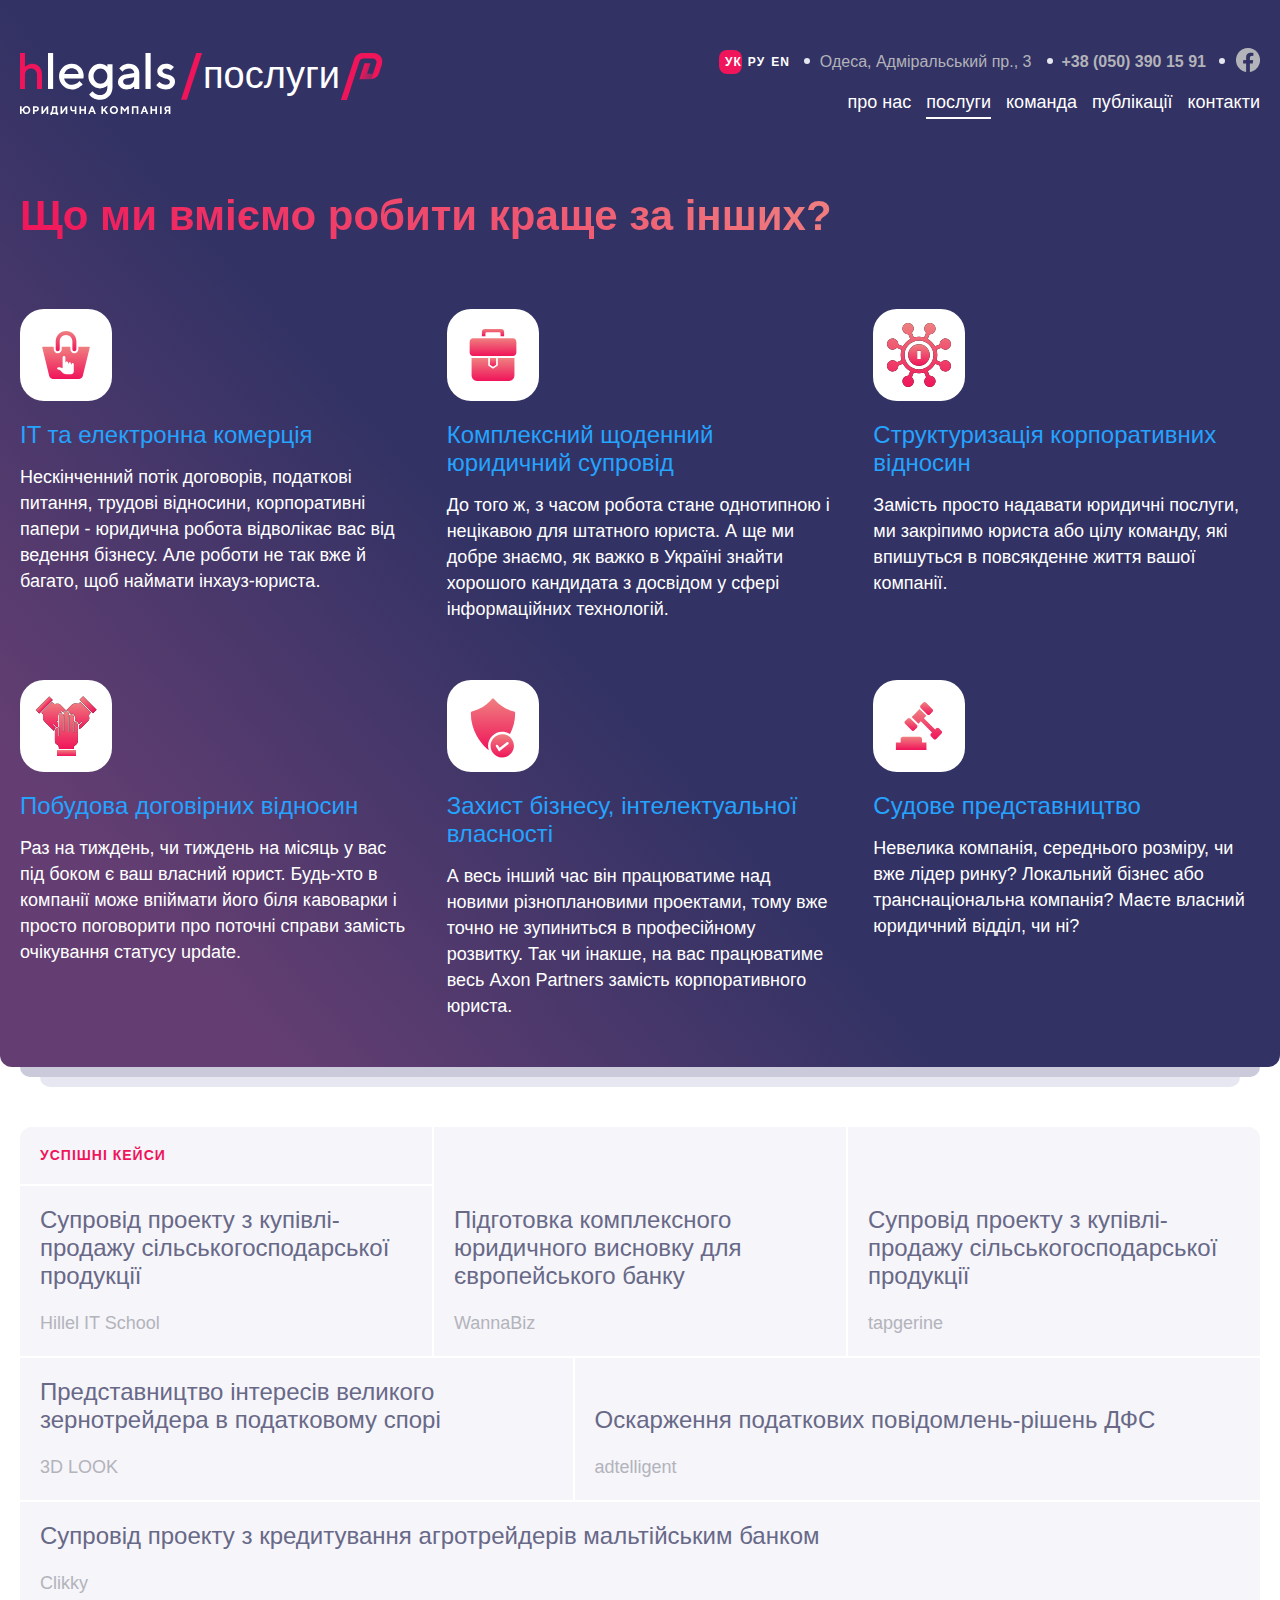
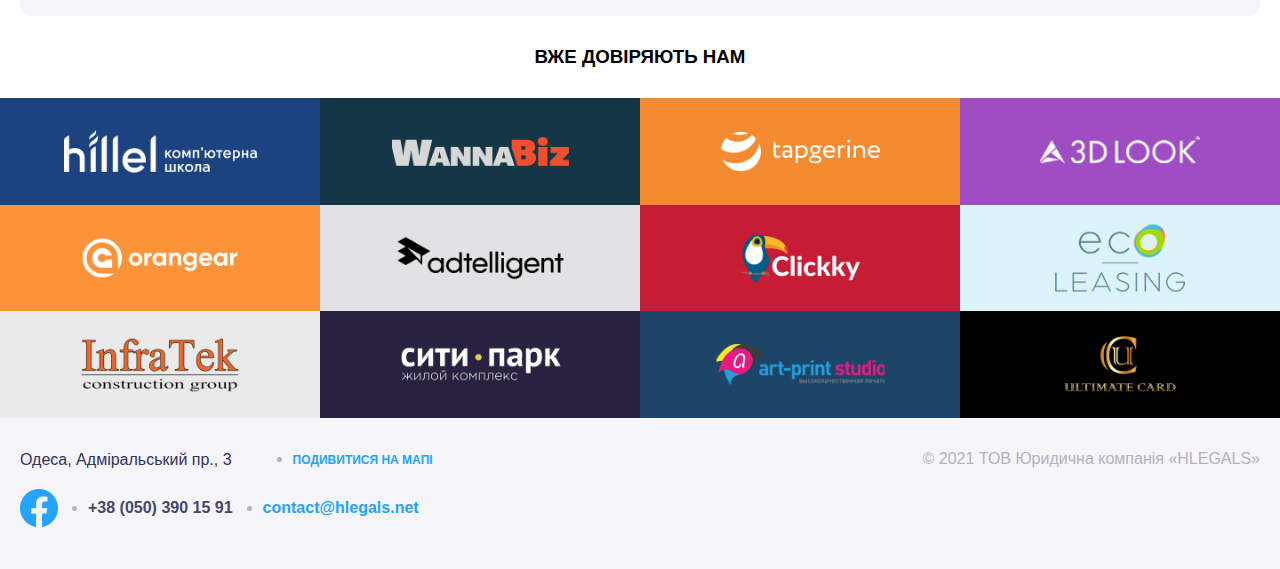
==== commit ef8b693e: "footer changed" ====
--- a/index.html
+++ b/index.html
@@ -211,8 +211,8 @@
     </section>
 </body>
 <footer class="footer">
-    <div class="container footer_container">
-        <ul class="footer_contacts">
+    <div class="container footer-container">
+        <ul class="footer-contacts">
             <li class="odesa">
                 <span class="footer-address">Одеса, Адміральський пр., 3</span>
             </li>
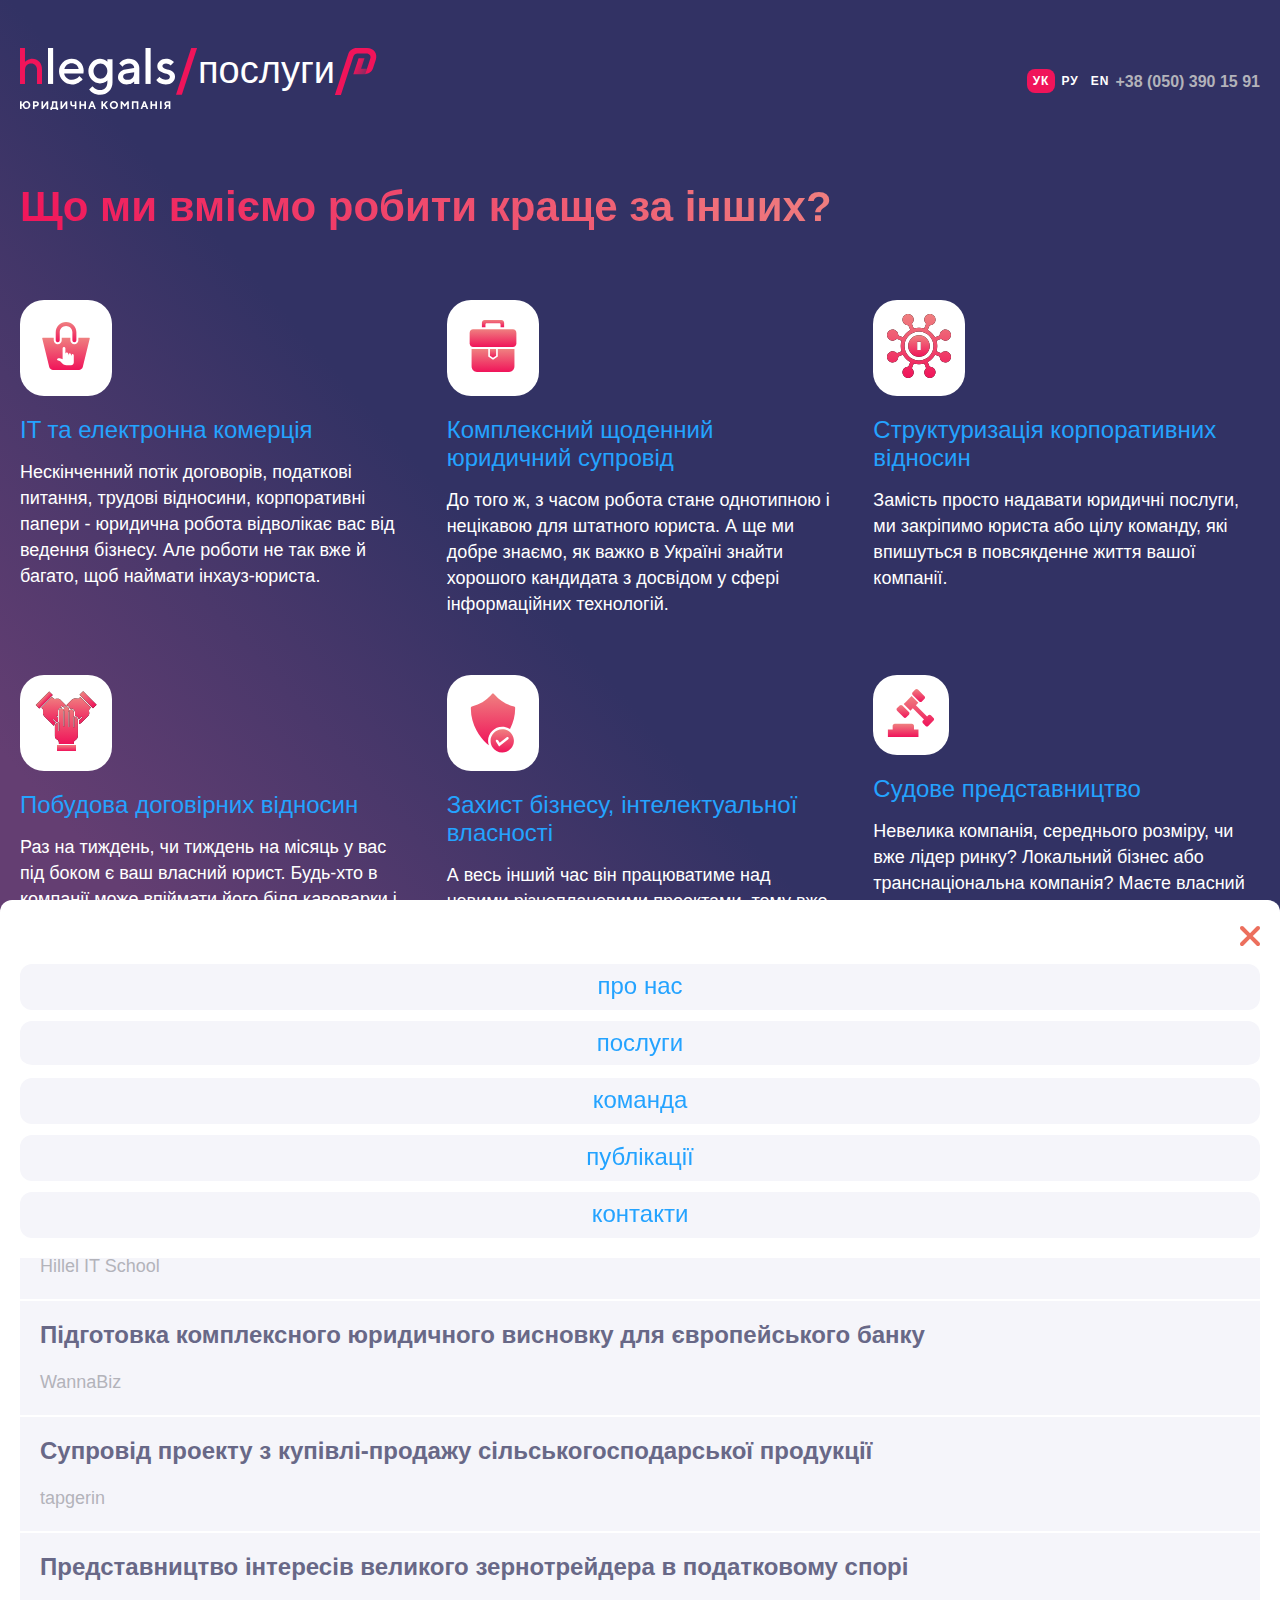
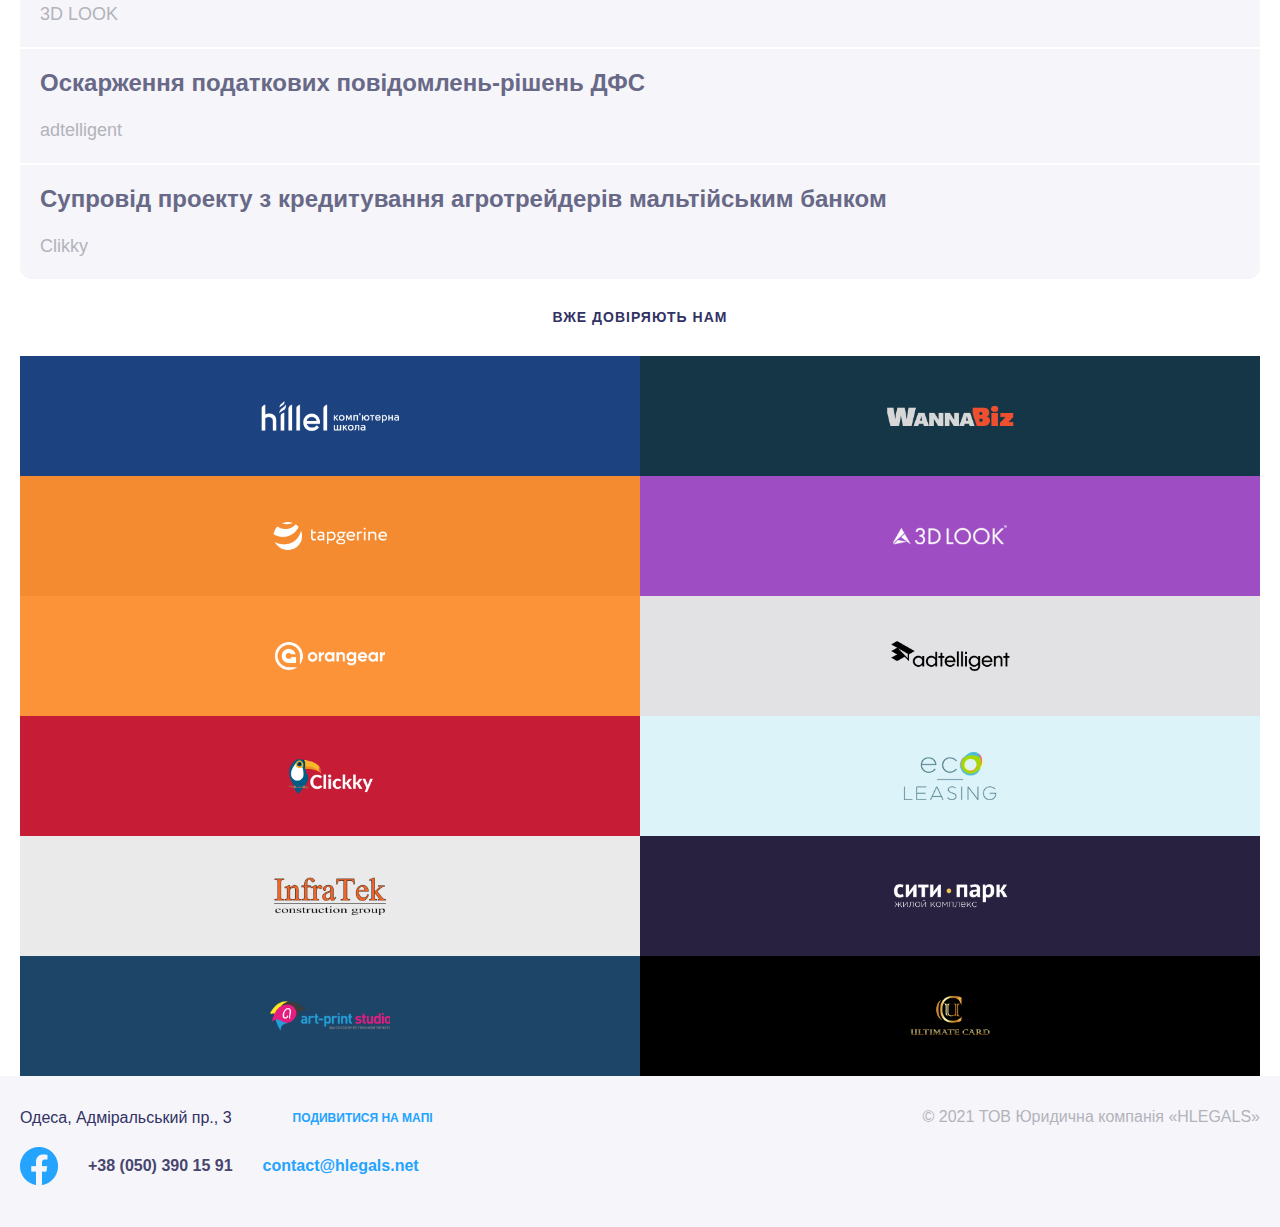
==== commit cf933c15: "mobile adaptive" ====
--- a/index.html
+++ b/index.html
@@ -5,10 +5,8 @@
     <meta charset="UTF-8">
     <meta http-equiv="X-UA-Compatible" content="IE=edge">
     <meta name="viewport" content="width=device-width, initial-scale=1.0">
-    <title>Document</title>
-    <link rel="stylesheet" href="styles/fonts.css">
+    <title>Hlegals</title>
     <link rel="stylesheet" href="styles/style.css">
-
 </head>
 
 <body>
@@ -17,10 +15,13 @@
             <!-- HEADER -->
             <header class="header">
                 <div class="logo-container">
-                    <img class="logo" src="images/Logo.svg" alt="Hlegals logotype">
-                    <img class="logo-slash" src="images/logo-slash.svg" alt="Hlegals logotype slash">
+                    <a href="#">
+                        <img class="logo" src="images/Logo.svg" alt="Hlegals logotype" />
+                    </a>
+                    <img class="logo-slash" src="images/logo-slash.svg" alt="Hlegals logotype slash" />
                     <a href="#" class="logo-text">послуги</a>
-                    <img class="logo-symbol" src="images/logo-symbol.svg" alt="Hlegals logotype symbol">
+                    <img class="logo-symbol" src="images/logo-symbol.svg" alt="Hlegals logotype symbol" />
+                    <label for="nav-trigger" class="nav-open fas fa-bars"></label>
                 </div>
                 <div class="header-actions">
                     <div class="header-contacts">
@@ -36,11 +37,16 @@
                             </li>
                         </ul>
                         <a href="https://www.google.com/maps/place/%D0%90%D0%B4%D0%BC%D0%B8%D1%80%D0%B0%D0%BB%D1%8C%D1%81%D0%BA%D0%B8%D0%B9+%D0%BF%D1%80%D0%BE%D1%81%D0%BF.,+3,+%D0%9E%D0%B4%D0%B5%D1%81%D1%81%D0%B0,+%D0%9E%D0%B4%D0%B5%D1%81%D1%81%D0%BA%D0%B0%D1%8F+%D0%BE%D0%B1%D0%BB%D0%B0%D1%81%D1%82%D1%8C,+65000/@46.436045,30.7379414,17z/data=!4m13!1m7!3m6!1s0x40c63396894457b7:0x7f6c5236cbcb70c8!2z0JDQtNC80LjRgNCw0LvRjNGB0LrQuNC5INC_0YDQvtGB0L8uLCAzLCDQntC00LXRgdGB0LAsINCe0LTQtdGB0YHQutCw0Y8g0L7QsdC70LDRgdGC0YwsIDY1MDAw!3b1!8m2!3d46.436045!4d30.7401301!3m4!1s0x40c63396894457b7:0x7f6c5236cbcb70c8!8m2!3d46.436045!4d30.7401301?hl=ru"
-                            target="_blank" class="header-address">Одеса, Адміральський пр., 3</a>
+                            target="_blank" class="address">Одеса, Адміральський пр., 3</a>
                         <a class="phone-number" href="tel:+380503901591">+38 (050) 390 15 91</a>
-                        <a class="social-link" href="#"><img src="images/Facebook2.png" alt="fasebook"></a>
-                    </div>
+                        <a class="social-link fab fa-facebook" href="#"></a>
+                    </div>
+
+                    <!-- Used to open/close mobile navigation -->
+                    <input id="nav-trigger" type="checkbox">
+
                     <nav class="header-nav">
+                        <label for="nav-trigger" class="nav-close fas fa-times"></label>
                         <a class="nav-link" href="#">про нас</a>
                         <a class="nav-link nav-link-active" href="#">послуги</a>
                         <a class="nav-link" href="#">команда</a>
@@ -125,111 +131,123 @@
         </div>
     </section>
 
+    <!-- Cases -->
     <section class="cases">
         <div class="container">
-            <ul class="cases-list">
-                <li class="cases-item case-hillel">
-                    <h2 class="case-card cases-title">успішні кейси</h2>
-                    <a href="#" class="case-card">
-                        <h3 class="case-name">Супровід проекту з купівлі-продажу сільськогосподарської продукції</h3>
-                        <span class="case-company">Hillel IT School</span>
-                    </a>
-                </li>
-                <li class="cases-item case-wannabiz">
-                    <a href="#" class="case-card">
-                        <h3 class="case-name">Підготовка комплексного юридичного висновку для європейського банку</h3>
-                        <span class="case-company">WannaBiz</span>
-                    </a>
-                </li>
-                <li class="cases-item case-tapgerine">
-                    <a href="#" class="case-card">
-                        <h3 class="case-name">Супровід проекту з купівлі-продажу сільськогосподарської продукції</h3>
-                        <span class="case-company">tapgerine</span>
-                    </a>
-                </li>
-                <li class="cases-item case-3dlook">
-                    <a href="#" class="case-card">
-                        <h3 class="case-name">Представництво інтересів великого зернотрейдера в податковому спорі</h3>
-                        <span class="case-company">3D LOOK</span>
-                    </a>
-                </li>
-                <li class="cases-item case-adtelligent">
-                    <a href="#" class="case-card">
-                        <h3 class="case-name">Оскарження податкових повідомлень-рішень ДФС</h3>
-                        <span class="case-company">adtelligent</span>
-                    </a>
-                </li>
-                <li class="cases-item case-clikky">
-                    <a href="#" class="case-card">
-                        <h3 class="case-name">Супровід проекту з кредитування агротрейдерів мальтійським банком</h3>
-                        <span class="case-company">Clikky</span>
-                    </a>
+            <div class="cases-list">
+                <div class="cases-item-wrapper">
+                    <h2 class="cases-item cases-title section-title">Успішні кейси</h2>
+                    <div class="cases-item cases-item--hillel">
+                        <h3 class="cases-item-title">
+                            <a href="" class="cases-item-link">Супровід проекту з купівлі-продажу сільськогосподарської
+                                продукції</a>
+                        </h3>
+                        <span class="cases-item-company">Hillel IT School</span>
+                    </div>
+                </div>
+                <div class="cases-item cases-item-wannabiz">
+                    <h3 class="cases-item-title">
+                        <a href="" class="cases-item-link">Підготовка комплексного юридичного висновку для європейського
+                            банку</a>
+                    </h3>
+                    <span class="cases-item-company">WannaBiz</span>
+                </div>
+                <div class="cases-item cases-item-tapgerine">
+                    <h3 class="cases-item-title">
+                        <a href="" class="cases-item-link">Супровід проекту з купівлі-продажу сільськогосподарської
+                            продукції</a>
+                    </h3>
+                    <span class="cases-item-company">tapgerin</span>
+                </div>
+                <div class="cases-item cases-item-3dlook">
+                    <h3 class="cases-item-title">
+                        <a href="" class="cases-item-link">Представництво інтересів великого зернотрейдера в податковому
+                            спорі</a>
+                    </h3>
+                    <span class="cases-item-company">3D LOOK</span>
+                </div>
+                <div class="cases-item cases-item-adtelligent">
+                    <h3 class="cases-item-title">
+                        <a href="" class="cases-item-link">Оскарження податкових повідомлень-рішень ДФС</a>
+                    </h3>
+                    <span class="cases-item-company">adtelligent</span>
+                </div>
+                <div class="cases-item cases-item-clikky">
+                    <h3 class="cases-item-title">
+                        <a href="" class="cases-item-link">Супровід проекту з кредитування агротрейдерів мальтійським
+                            банком</a>
+                    </h3>
+                    <span class="cases-item-company">Clikky</span>
+                </div>
+            </div>
+        </div>
+    </section>
+
+    <!-- Clients -->
+    <section class="clients">
+        <div class="container container--xl">
+            <h2 class="clients-title section-title">Вже довіряють нам</h2>
+            <ul class="clients-list">
+                <li class="clients-item clients-item--hillel">
+                    <img class="client-logo" src="images/Item.png" alt="hillel">
+                </li>
+                <li class="clients-item clients-item--wannabiz">
+                    <img class="client-logo" src="images/Item3.png" alt="wannabiz">
+                </li>
+                <li class="clients-item clients-item--tapgerine">
+                    <img class="client-logo" src="images/Item2.png" alt="tapgerin">
+                </li>
+                <li class="clients-item clients-item--3dlook">
+                    <img class="client-logo" src="images/Item10.png" alt="3dlook">
+                </li>
+                <li class="clients-item clients-item--orangear">
+                    <img class="client-logo" src="images/Item4.png" alt="orangear">
+                </li>
+                <li class="clients-item clients-item--adtelligent">
+                    <img class="client-logo" src="images/Item5.png" alt="adteligent">
+                </li>
+                <li class="clients-item clients-item--clikky">
+                    <img class="client-logo" src="images/Item6.png" alt="clickky">
+                </li>
+                <li class="clients-item clients-item--ecoleasing">
+                    <img class="client-logo" src="images/Item11.png" alt="eco_leasing">
+                </li>
+                <li class="clients-item clients-item--ingratek">
+                    <img class="client-logo" src="images/Item7.png" alt="infra_tek">
+                </li>
+                <li class="clients-item clients-item--citypark">
+                    <img class="client-logo" src="images/Item8.png" alt="сити_парк">
+                </li>
+                <li class="clients-item clients-item--artprint">
+                    <img class="client-logo" src="images/Item9.png" alt="art_studio">
+                </li>
+                <li class="clients-item clients-item--ultimatecard">
+                    <img class="client-logo" src="images/Item12.png" alt="ultimate_card">
                 </li>
             </ul>
         </div>
-    </section>
-    <section class="clients-grid">
-        <h3 class="clients-title">вже довіряють нам</h3>
-        <ul class="clients-list">
-            <li class="client">
-                <img src="images/Item.png" alt="hillel">
-            </li>
-            <li class="client">
-                <img src="images/Item3.png" alt="wannabiz">
-            </li>
-            <li class="client">
-                <img src="images/Item2.png" alt="tapgerin">
-            </li>
-            <li class="client">
-                <img src="images/Item10.png" alt="3dlook">
-            </li>
-            <li class="client">
-                <img src="images/Item4.png" alt="orangear">
-            </li>
-            <li class="client">
-                <img src="images/Item5.png" alt="adteligent">
-            </li>
-            <li class="client">
-                <img src="images/Item6.png" alt="clickky">
-            </li>
-            <li class="client">
-                <img src="images/Item11.png" alt="eco_leasing">
-            </li>
-            <li class="client">
-                <img src="images/Item7.png" alt="infra_tek">
-            </li>
-            <li class="client">
-                <img src="images/Item8.png" alt="сити_парк">
-            </li>
-            <li class="client">
-                <img src="images/Item9.png" alt="art_studio">
-            </li>
-            <li class="client">
-                <img src="images/Item12.png" alt="ultimate_card">
-            </li>
-        </ul>
     </section>
 </body>
 <footer class="footer">
     <div class="container footer-container">
-        <ul class="footer-contacts">
-            <li class="odesa">
+        <div class="footer-contacts">
+            <div class="odesa">
                 <span class="footer-address">Одеса, Адміральський пр., 3</span>
-            </li>
-            <li>
+            </div>
+            <div>
                 <a class="map" href="#">Подивитися на мапі</a>
-            </li>
+            </div>
             <br>
-            <li class="fasebook">
+            <div class="fasebook">
                 <a href="#"><img src="images/Facebook.png" alt="fasebook"></a>
-            </li>
-            <li>
+            </div>
+            <div>
                 <a class="tel" href="#">+38 (050) 390 15 91</a>
-            </li>
-            <li>
+            </div>
+            <div>
                 <a class="mail" href="mailto: contact@hlegals.net">contact@hlegals.net</a>
-            </li>
-        </ul>
+            </div>
+        </div>
         <div class="copy">
             <p>© 2021 ТОВ Юридична компанія «HLEGALS»</p>
         </div>
--- a/styles/style.css
+++ b/styles/style.css
@@ -1,3 +1,5 @@
-@import url('fonts.css ');
-@import url('global.css');
-@import url('desktop.css');
+@import url("https://cdnjs.cloudflare.com/ajax/libs/font-awesome/6.0.0-beta3/css/all.min.css");
+@import url("fonts.css");
+@import url("global.css");
+@import url("desktop.css");
+@import url("mobile.css");
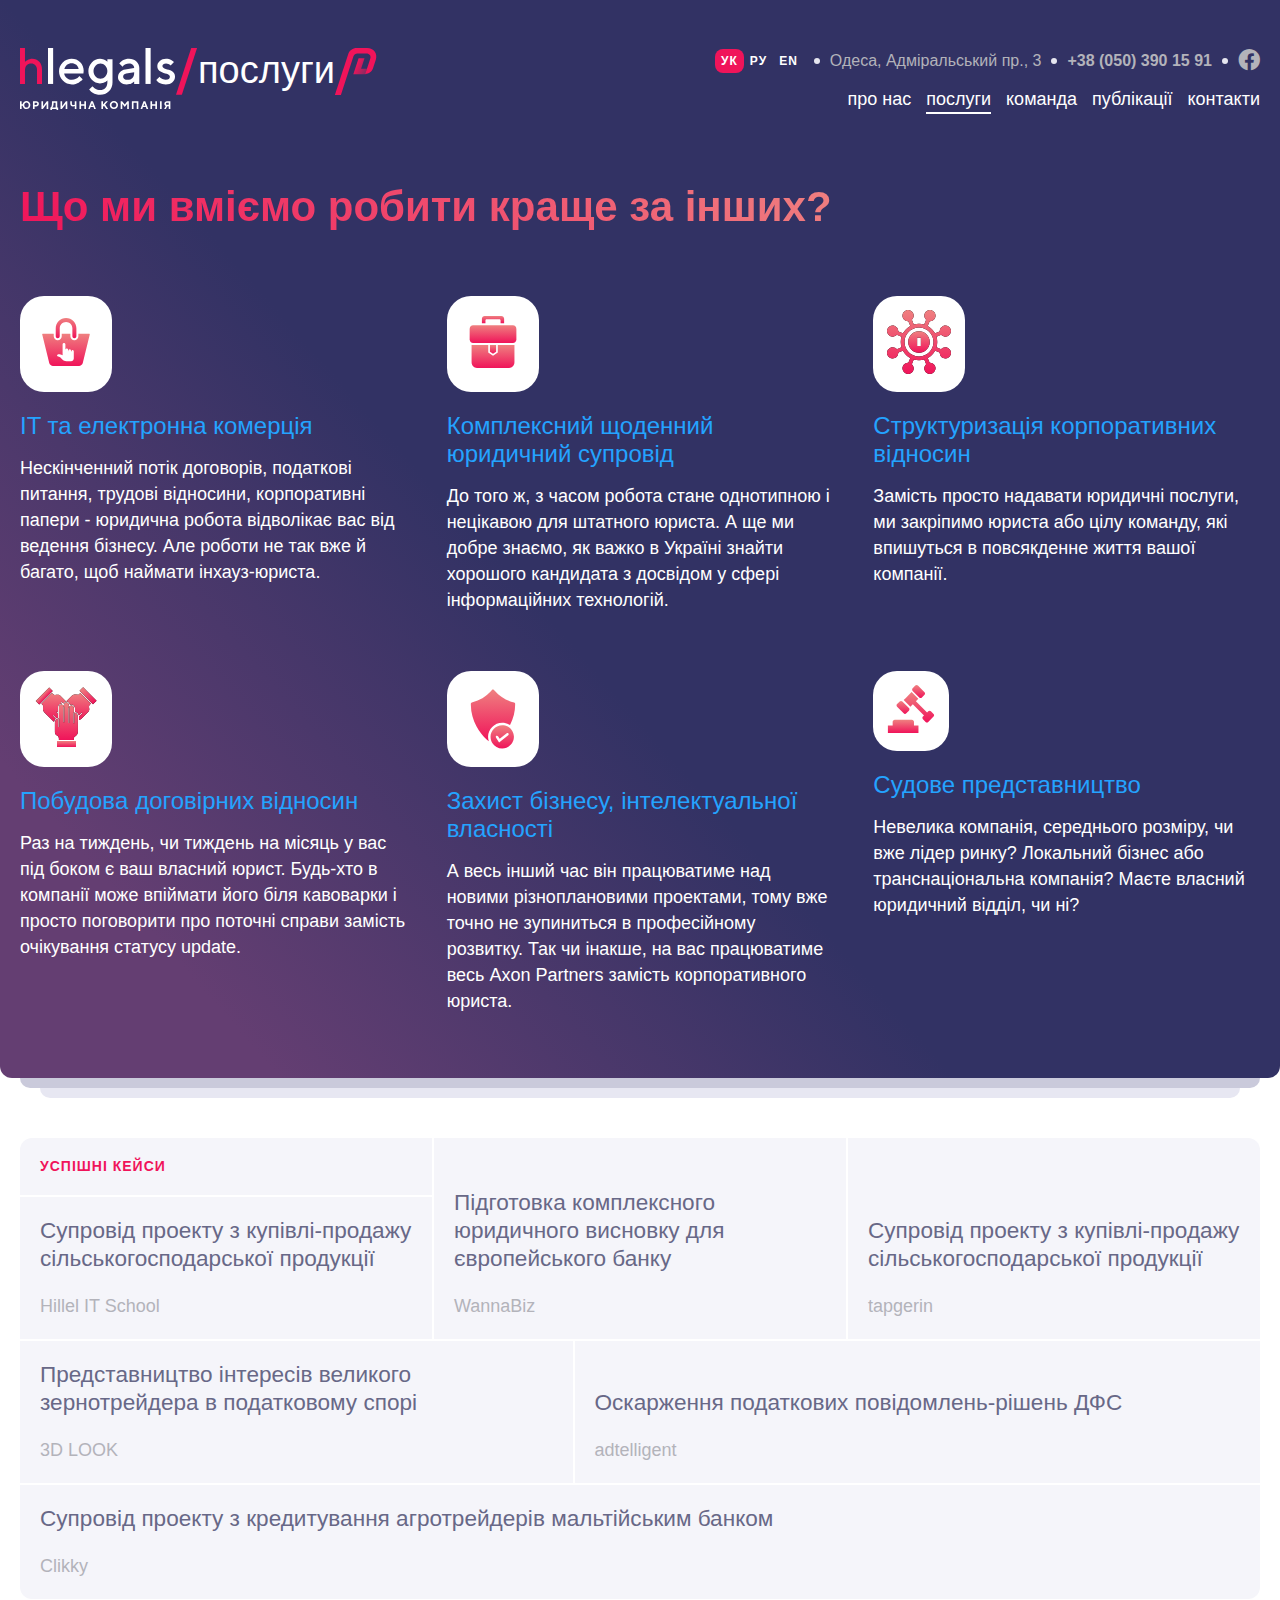
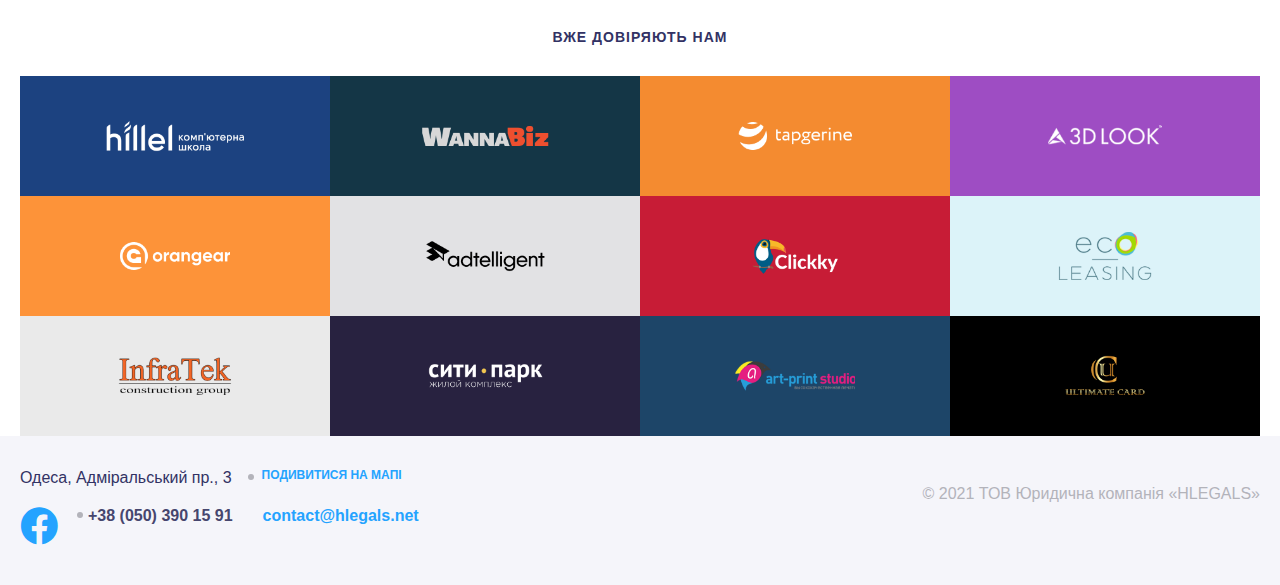
==== commit 66d41f6a: "changes2" ====
--- a/index.html
+++ b/index.html
@@ -145,34 +145,34 @@
                         <span class="cases-item-company">Hillel IT School</span>
                     </div>
                 </div>
-                <div class="cases-item cases-item-wannabiz">
+                <div class="cases-item cases-item--wannabiz">
                     <h3 class="cases-item-title">
                         <a href="" class="cases-item-link">Підготовка комплексного юридичного висновку для європейського
                             банку</a>
                     </h3>
                     <span class="cases-item-company">WannaBiz</span>
                 </div>
-                <div class="cases-item cases-item-tapgerine">
+                <div class="cases-item cases-item--tapgerine">
                     <h3 class="cases-item-title">
                         <a href="" class="cases-item-link">Супровід проекту з купівлі-продажу сільськогосподарської
                             продукції</a>
                     </h3>
                     <span class="cases-item-company">tapgerin</span>
                 </div>
-                <div class="cases-item cases-item-3dlook">
+                <div class="cases-item cases-item--3dlook">
                     <h3 class="cases-item-title">
                         <a href="" class="cases-item-link">Представництво інтересів великого зернотрейдера в податковому
                             спорі</a>
                     </h3>
                     <span class="cases-item-company">3D LOOK</span>
                 </div>
-                <div class="cases-item cases-item-adtelligent">
+                <div class="cases-item cases-item--adtelligent">
                     <h3 class="cases-item-title">
                         <a href="" class="cases-item-link">Оскарження податкових повідомлень-рішень ДФС</a>
                     </h3>
                     <span class="cases-item-company">adtelligent</span>
                 </div>
-                <div class="cases-item cases-item-clikky">
+                <div class="cases-item cases-item--clikky">
                     <h3 class="cases-item-title">
                         <a href="" class="cases-item-link">Супровід проекту з кредитування агротрейдерів мальтійським
                             банком</a>
@@ -231,22 +231,12 @@
 <footer class="footer">
     <div class="container footer-container">
         <div class="footer-contacts">
-            <div class="odesa">
-                <span class="footer-address">Одеса, Адміральський пр., 3</span>
-            </div>
-            <div>
-                <a class="map" href="#">Подивитися на мапі</a>
-            </div>
-            <br>
-            <div class="fasebook">
-                <a href="#"><img src="images/Facebook.png" alt="fasebook"></a>
-            </div>
-            <div>
-                <a class="tel" href="#">+38 (050) 390 15 91</a>
-            </div>
-            <div>
-                <a class="mail" href="mailto: contact@hlegals.net">contact@hlegals.net</a>
-            </div>
+            <span class="footer-address">Одеса, Адміральський пр., 3</span>
+            <a href="https://www.google.com/maps/place/%D0%90%D0%B4%D0%BC%D0%B8%D1%80%D0%B0%D0%BB%D1%8C%D1%81%D0%BA%D0%B8%D0%B9+%D0%BF%D1%80%D0%BE%D1%81%D0%BF.,+3,+%D0%9E%D0%B4%D0%B5%D1%81%D1%81%D0%B0,+%D0%9E%D0%B4%D0%B5%D1%81%D1%81%D0%BA%D0%B0%D1%8F+%D0%BE%D0%B1%D0%BB%D0%B0%D1%81%D1%82%D1%8C,+65000/@46.436045,30.7379414,17z/data=!4m13!1m7!3m6!1s0x40c63396894457b7:0x7f6c5236cbcb70c8!2z0JDQtNC80LjRgNCw0LvRjNGB0LrQuNC5INC_0YDQvtGB0L8uLCAzLCDQntC00LXRgdGB0LAsINCe0LTQtdGB0YHQutCw0Y8g0L7QsdC70LDRgdGC0YwsIDY1MDAw!3b1!8m2!3d46.436045!4d30.7401301!3m4!1s0x40c63396894457b7:0x7f6c5236cbcb70c8!8m2!3d46.436045!4d30.7401301?hl=ru"
+                target="_blank" class="footer-map">ПОДИВИТИСЯ НА МАПІ</a>
+            <a class="footer-social-link fab fa-facebook" href="#"></a>
+            <a class="footer-phone-number" href="tel:+380503901591">+38 (050) 390 15 91</a>
+            <a class="footer-mail" href="mailto: contact@hlegals.net">contact@hlegals.net</a>
         </div>
         <div class="copy">
             <p>© 2021 ТОВ Юридична компанія «HLEGALS»</p>
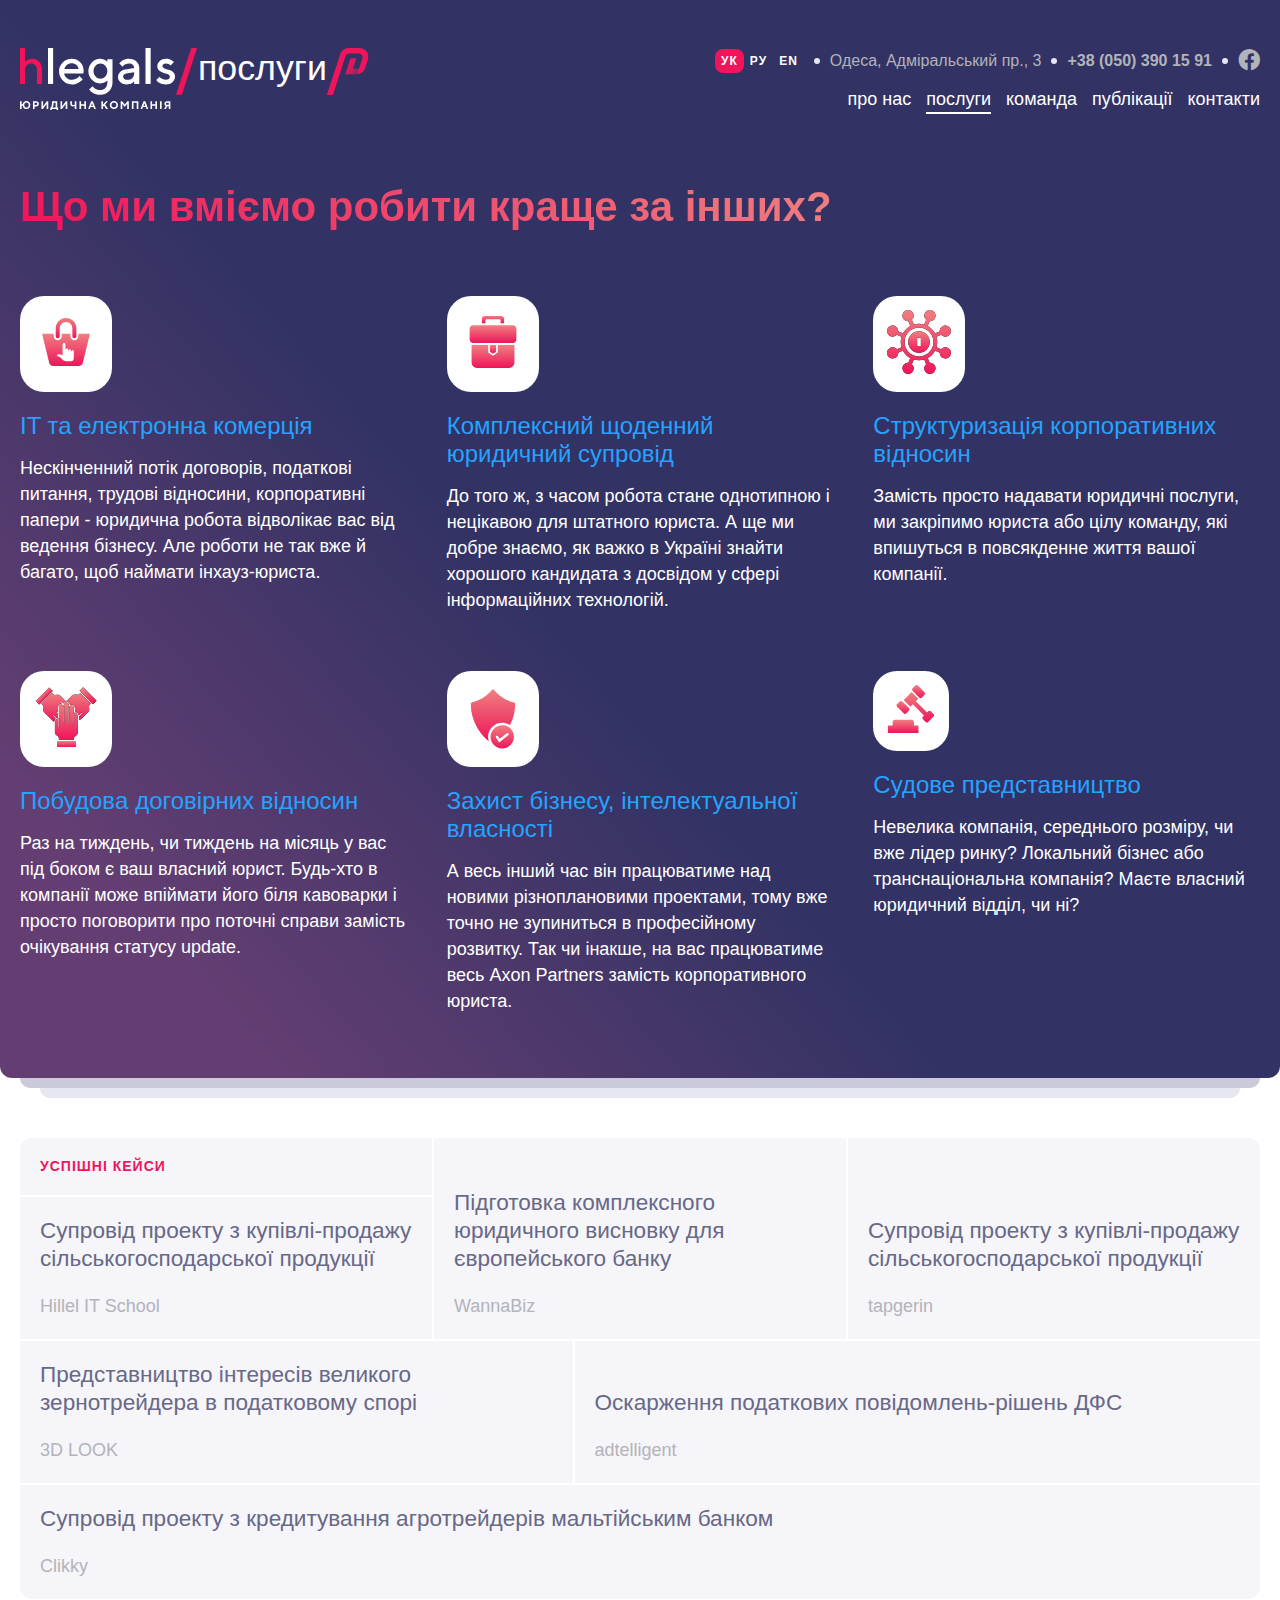
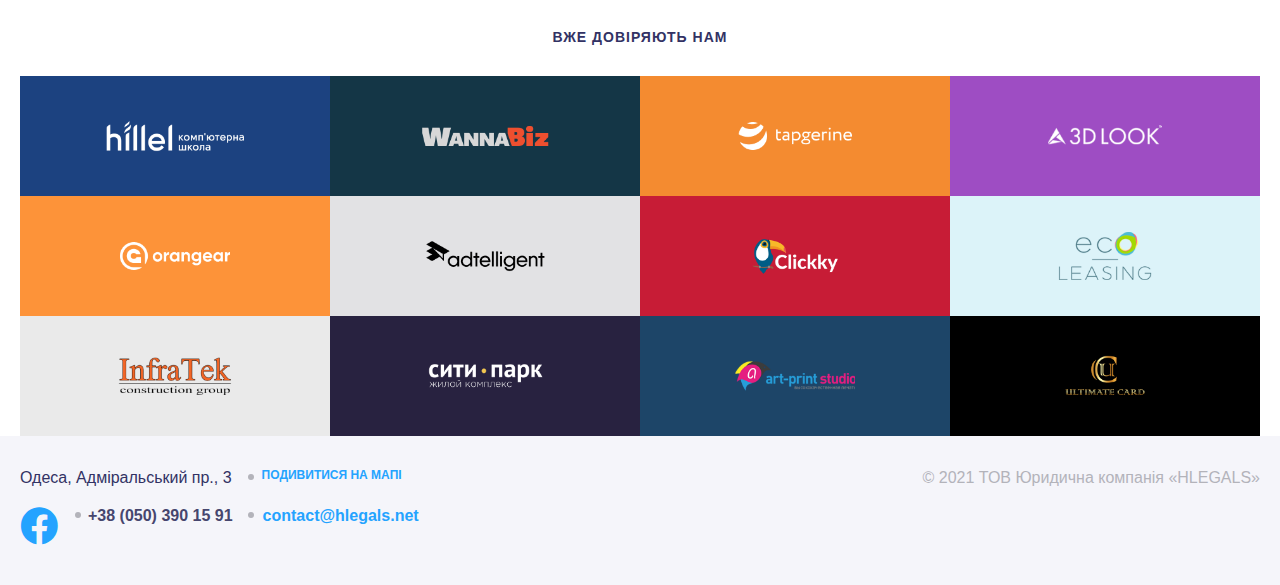
==== commit 0c833888: "last changes" ====
--- a/index.html
+++ b/index.html
@@ -239,7 +239,7 @@
             <a class="footer-mail" href="mailto: contact@hlegals.net">contact@hlegals.net</a>
         </div>
         <div class="copy">
-            <p>© 2021 ТОВ Юридична компанія «HLEGALS»</p>
+            <p class="copy-text">© 2021 ТОВ Юридична компанія «HLEGALS»</p>
         </div>
     </div>
 
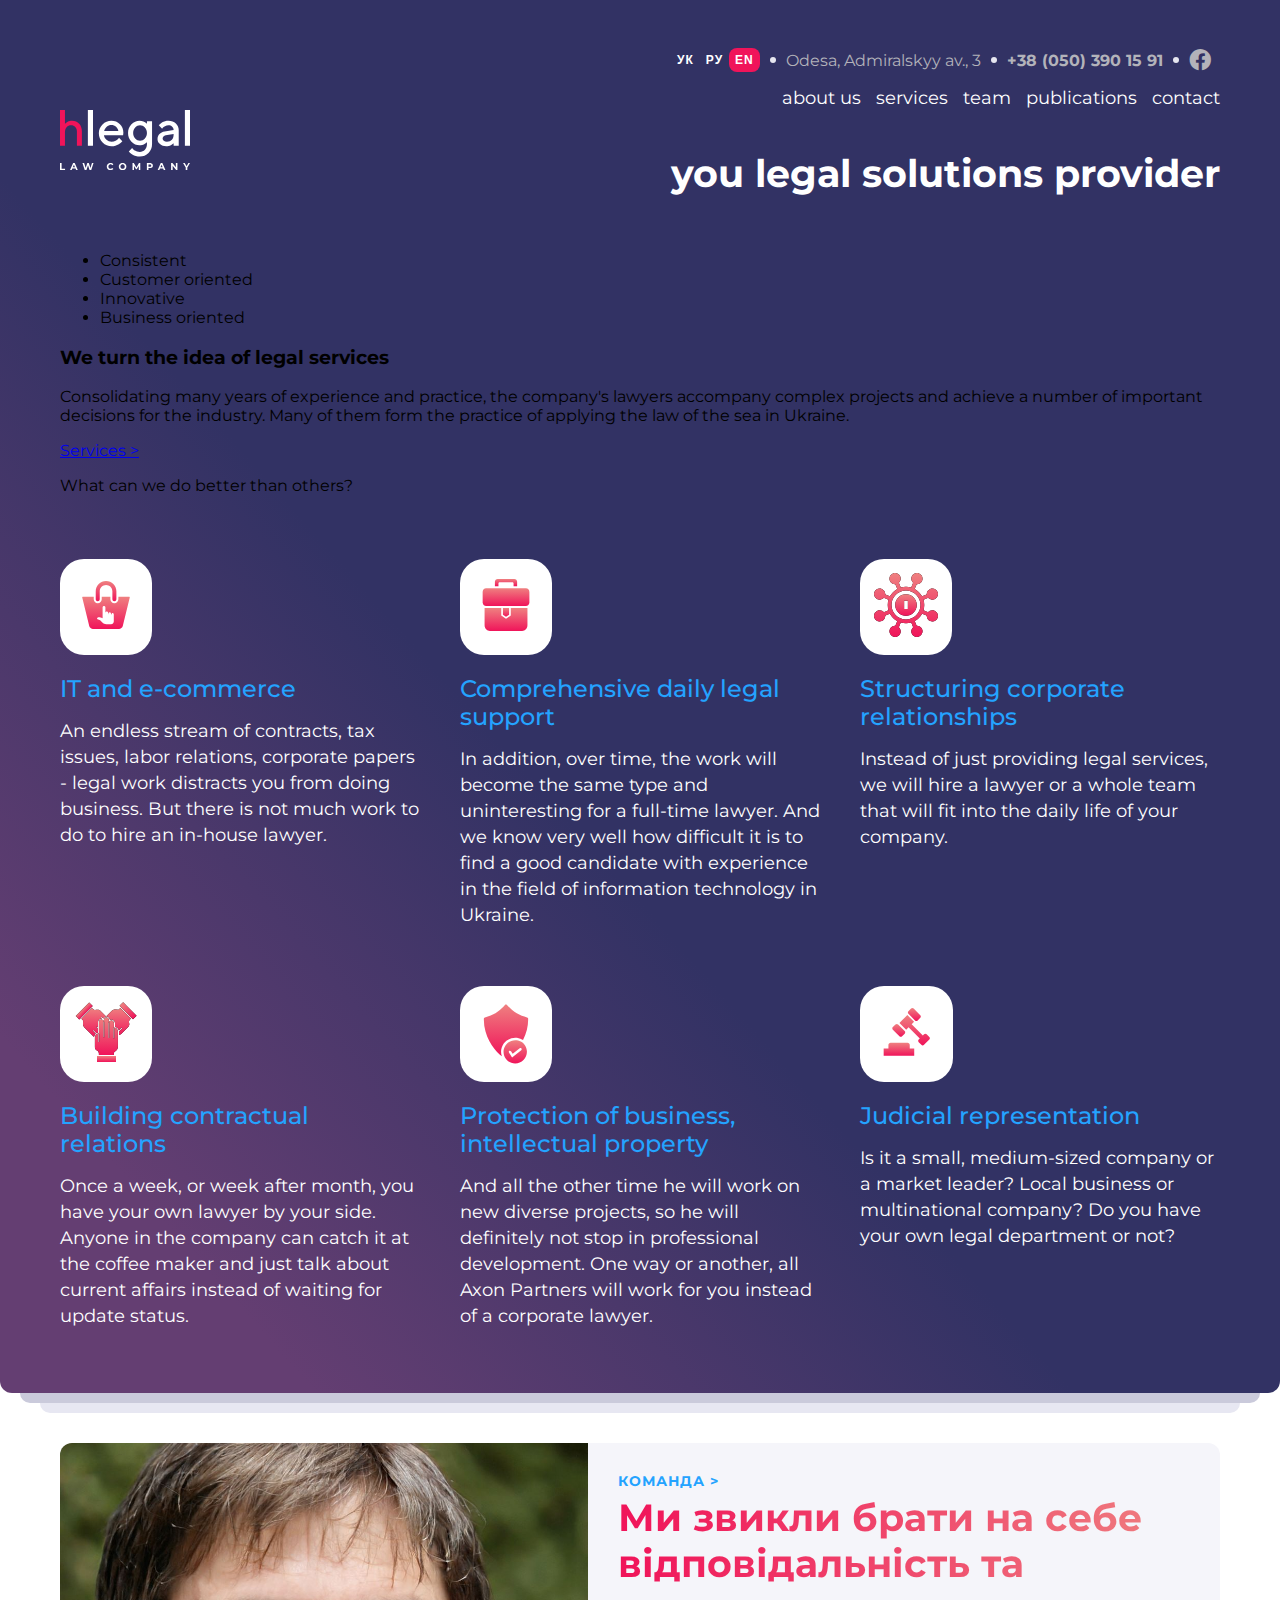
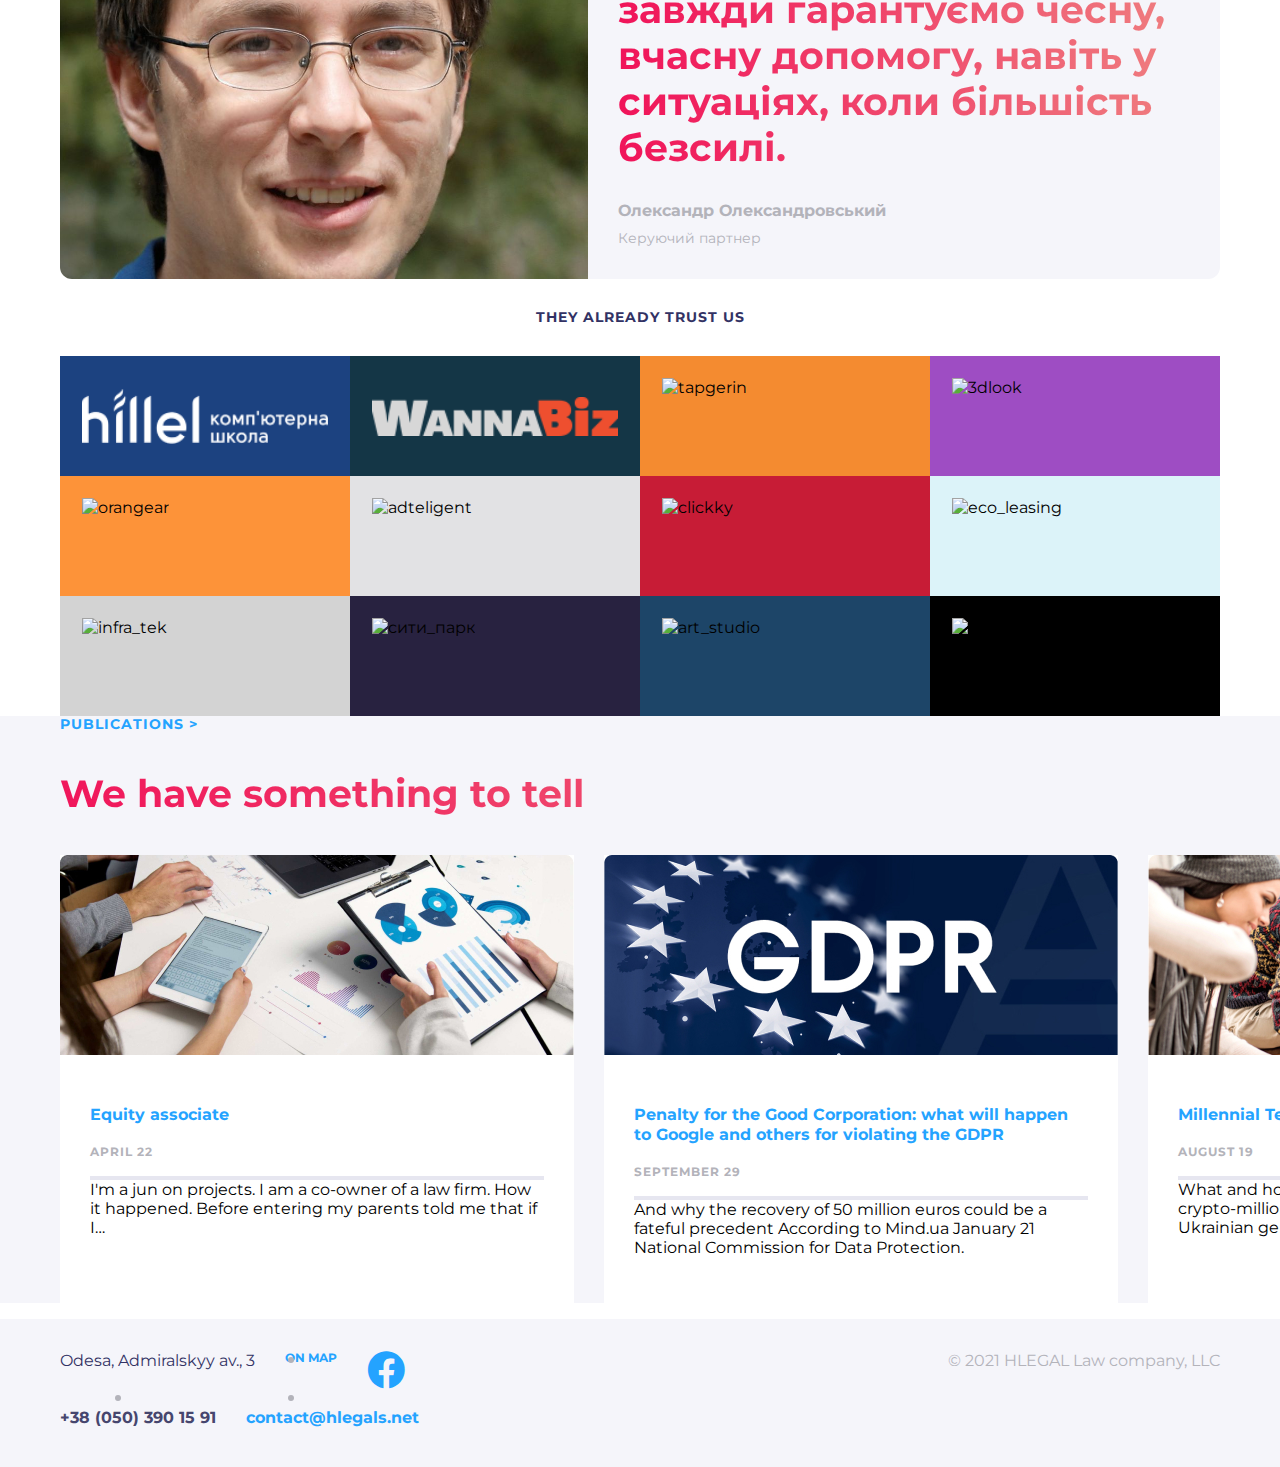
==== commit ca640416: "change" ====
--- a/index.html
+++ b/index.html
@@ -1,72 +1,101 @@
 <!DOCTYPE html>
-<html lang="uk">
+<html lang="en">
 
 <head>
     <meta charset="UTF-8">
     <meta http-equiv="X-UA-Compatible" content="IE=edge">
     <meta name="viewport" content="width=device-width, initial-scale=1.0">
-    <title>Hlegals</title>
+    <title>Home</title>
     <link rel="stylesheet" href="styles/style.css">
 </head>
 
 <body>
-    <section class="services">
+    <section class="home">
         <div class="container">
             <!-- HEADER -->
             <header class="header">
                 <div class="logo-container">
-                    <a href="#">
-                        <img class="logo" src="images/Logo.svg" alt="Hlegals logotype" />
-                    </a>
-                    <img class="logo-slash" src="images/logo-slash.svg" alt="Hlegals logotype slash" />
-                    <a href="#" class="logo-text">послуги</a>
-                    <img class="logo-symbol" src="images/logo-symbol.svg" alt="Hlegals logotype symbol" />
-                    <label for="nav-trigger" class="nav-open fas fa-bars"></label>
+                    <div class="logo-container">
+                        <a href="#">
+                            <img class="logo" src="images/Logo-eng.svg" alt="Hlegals logotype" />
+                        </a>
+                        <label for="nav-trigger" class="nav-open fas fa-bars"></label>
+                    </div>
                 </div>
                 <div class="header-actions">
                     <div class="header-contacts">
                         <ul class="langs-list">
                             <li class="langs-item">
-                                <button class="lang-btn lang-btn-active">УК</button>
+                                <button class="lang-btn lang-btn">УК</button>
                             </li>
                             <li class="langs-item">
                                 <button class="lang-btn">РУ</button>
                             </li>
                             <li class="langs-item">
-                                <button class="lang-btn">EN</button>
+                                <button class="lang-btn lang-btn-active">EN</button>
                             </li>
                         </ul>
                         <a href="https://www.google.com/maps/place/%D0%90%D0%B4%D0%BC%D0%B8%D1%80%D0%B0%D0%BB%D1%8C%D1%81%D0%BA%D0%B8%D0%B9+%D0%BF%D1%80%D0%BE%D1%81%D0%BF.,+3,+%D0%9E%D0%B4%D0%B5%D1%81%D1%81%D0%B0,+%D0%9E%D0%B4%D0%B5%D1%81%D1%81%D0%BA%D0%B0%D1%8F+%D0%BE%D0%B1%D0%BB%D0%B0%D1%81%D1%82%D1%8C,+65000/@46.436045,30.7379414,17z/data=!4m13!1m7!3m6!1s0x40c63396894457b7:0x7f6c5236cbcb70c8!2z0JDQtNC80LjRgNCw0LvRjNGB0LrQuNC5INC_0YDQvtGB0L8uLCAzLCDQntC00LXRgdGB0LAsINCe0LTQtdGB0YHQutCw0Y8g0L7QsdC70LDRgdGC0YwsIDY1MDAw!3b1!8m2!3d46.436045!4d30.7401301!3m4!1s0x40c63396894457b7:0x7f6c5236cbcb70c8!8m2!3d46.436045!4d30.7401301?hl=ru"
-                            target="_blank" class="address">Одеса, Адміральський пр., 3</a>
-                        <a class="phone-number" href="tel:+380503901591">+38 (050) 390 15 91</a>
+                            target="_blank" class="address">Odesa, Admiralskyy av., 3</a>
+                        <a class="phone-number" href="tel:0800211927">+38 (050) 390 15 91</a>
                         <a class="social-link fab fa-facebook" href="#"></a>
                     </div>
 
-                    <!-- Used to open/close mobile navigation -->
-                    <input id="nav-trigger" type="checkbox">
 
                     <nav class="header-nav">
                         <label for="nav-trigger" class="nav-close fas fa-times"></label>
-                        <a class="nav-link" href="#">про нас</a>
-                        <a class="nav-link nav-link-active" href="#">послуги</a>
-                        <a class="nav-link" href="#">команда</a>
-                        <a class="nav-link" href="#">публікації</a>
-                        <a class="nav-link" href="#">контакти</a>
+                        <a class="nav-link" href="#">about us</a>
+                        <a class="nav-link" href="#">services</a>
+                        <a class="nav-link" href="#">team</a>
+                        <a class="nav-link" href="#">publications</a>
+                        <a class="nav-link" href="#">contact</a>
                     </nav>
+
+                    <p class="slogan-home">you legal solutions provider</p>
                 </div>
             </header>
-            <p class="slogan">Що ми вміємо робити краще за інших?</p>
+
+            <div class="benefits">
+                <ul class="benefits-list">
+                    <li class="benefits-item">
+                        <span class="benefit-1">Consistent</span>
+                    </li>
+                    <li class="benefits-item">
+                        <span class="benefit-2">Customer oriented</span>
+                    </li>
+                    <li class="benefits-item">
+                        <span class="benefit-3">Innovative</span>
+                    </li>
+                    <li class="benefits-item">
+                        <span class="benefit-4">Business oriented</span>
+                    </li>
+                </ul>
+                <div class="experience">
+                    <h3 class="experience-title">We turn the idea of legal services</h3>
+                    <p class="experience-text">Consolidating many years of experience and practice, the company's
+                        lawyers accompany complex projects and achieve a number of important decisions for the industry.
+                        Many of them form the practice of applying the law of the sea in Ukraine.</p>
+                </div>
+
+
+            </div>
+
+            <!-- Services -->
+            <span class="services-link">
+                <a href="#">Services ></a>
+            </span>
+            <p class="slogan">What can we do better than others?</p>
             <ul class="services-cards">
                 <li class="services-card">
                     <div class="card-header">
                         <div class="card-logo">
                             <img class="card-icon" src="images/icon-bag.svg" alt="services icon">
                         </div>
-                        <h3 class="card-title">IT та електронна комерція</h3>
-                    </div>
-                    <p class="card-text">Нескінченний потік договорів, податкові питання, трудові
-                        відносини, корпоративні папери - юридична робота відволікає вас від ведення бізнесу. Але
-                        роботи не так вже й багато, щоб наймати інхауз-юриста.
+                        <h3 class="card-title">IT and e-commerce</h3>
+                    </div>
+                    <p class="card-text">An endless stream of contracts, tax issues, labor relations, corporate papers -
+                        legal work distracts you from doing business. But there is not much work to do to hire an
+                        in-house lawyer.
                     </p>
                 </li>
                 <li class="services-card">
@@ -74,11 +103,11 @@
                         <div class="card-logo">
                             <img src="images/icon-bag2.svg" alt="services icon">
                         </div>
-                        <h3 class="card-title">Комплексний щоденний юридичний супровід</h3>
-                    </div>
-                    <p class="card-text">До того ж, з часом робота стане однотипною і нецікавою для
-                        штатного юриста. А ще ми добре знаємо, як важко в Україні знайти хорошого кандидата з
-                        досвідом у сфері інформаційних технологій.
+                        <h3 class="card-title">Comprehensive daily legal support</h3>
+                    </div>
+                    <p class="card-text">In addition, over time, the work will become the same type and uninteresting
+                        for a full-time lawyer. And we know very well how difficult it is to find a good candidate with
+                        experience in the field of information technology in Ukraine.
                     </p>
                 </li>
                 <li class="services-card">
@@ -86,10 +115,10 @@
                         <div class="card-logo">
                             <img src="images/crowdfunding.svg" alt="services icon">
                         </div>
-                        <h3 class="card-title">Структуризація корпоративних відносин</h3>
-                    </div>
-                    <p class="card-text">Замість просто надавати юридичні послуги, ми закріпимо юриста
-                        або цілу команду, які впишуться в повсякденне життя вашої компанії.
+                        <h3 class="card-title">Structuring corporate relationships</h3>
+                    </div>
+                    <p class="card-text">Instead of just providing legal services, we will hire a lawyer or a whole team
+                        that will fit into the daily life of your company.
                     </p>
                 </li>
                 <li class="services-card">
@@ -97,11 +126,11 @@
                         <div class="card-logo">
                             <img src="images/icon-collaborative2.svg" alt="services icon">
                         </div>
-                        <h3 class="card-title">Побудовa договірних відносин</h3>
-                    </div>
-                    <p class="card-text">Раз на тиждень, чи тиждень на місяць у вас під боком є ваш
-                        власний юрист. Будь-хто в компанії може впіймати його біля кавоварки і просто поговорити
-                        про поточні справи замість очікування статусу update.
+                        <h3 class="card-title">Building contractual relations</h3>
+                    </div>
+                    <p class="card-text">Once a week, or week after month, you have your own lawyer by your side. Anyone
+                        in the company can catch it at the coffee maker and just talk about current affairs instead of
+                        waiting for update status.
                     </p>
                 </li>
                 <li class="services-card">
@@ -109,120 +138,129 @@
                         <div class="card-logo">
                             <img src="images/icon-safety.svg" alt="services icon">
                         </div>
-                        <h3 class="card-title">Захист бізнесу, інтелектуальної власності</h3>
-                    </div>
-                    <p class="card-text">А весь інший час він працюватиме над новими різноплановими
-                        проектами, тому вже точно не зупиниться в професійному розвитку. Так чи інакше, на вас
-                        працюватиме весь Axon Partners замість корпоративного юриста.
-                    </p>
-                </li>
-                <li class="services-card">
-                    <div class="card-header">
-                        <div class="card-logo">
-                            <img class="card-logo6" src="images/icon-lawyer.svg" alt="services icon">
-                        </div>
-                        <h3 class="card-title">Судове представництво</h3>
-                    </div>
-                    <p class="card-text">Невелика компанія, середнього розміру, чи вже лідер ринку?
-                        Локальний бізнес або транснаціональна компанія? Маєте власний юридичний відділ, чи ні?
+                        <h3 class="card-title">Protection of business, intellectual property</h3>
+                    </div>
+                    <p class="card-text">And all the other time he will work on new diverse projects, so he will
+                        definitely not stop in professional development. One way or another, all Axon Partners will work
+                        for you instead of a corporate lawyer.
+                </li>
+                <li class="services-card">
+                    <div class="card-header">
+                        <div class="card-logo">
+                            <img class="card-logo6" src="images/card-logo6.svg" alt="services icon">
+                        </div>
+                        <h3 class="card-title">Judicial representation</h3>
+                    </div>
+                    <p class="card-text">Is it a small, medium-sized company or a market leader? Local business or
+                        multinational company? Do you have your own legal department or not?
                     </p>
                 </li>
             </ul>
         </div>
     </section>
 
-    <!-- Cases -->
-    <section class="cases">
+    <!-- Team -->
+    <section lang="uk" class="team">
         <div class="container">
-            <div class="cases-list">
-                <div class="cases-item-wrapper">
-                    <h2 class="cases-item cases-title section-title">Успішні кейси</h2>
-                    <div class="cases-item cases-item--hillel">
-                        <h3 class="cases-item-title">
-                            <a href="" class="cases-item-link">Супровід проекту з купівлі-продажу сільськогосподарської
-                                продукції</a>
-                        </h3>
-                        <span class="cases-item-company">Hillel IT School</span>
-                    </div>
-                </div>
-                <div class="cases-item cases-item--wannabiz">
-                    <h3 class="cases-item-title">
-                        <a href="" class="cases-item-link">Підготовка комплексного юридичного висновку для європейського
-                            банку</a>
-                    </h3>
-                    <span class="cases-item-company">WannaBiz</span>
-                </div>
-                <div class="cases-item cases-item--tapgerine">
-                    <h3 class="cases-item-title">
-                        <a href="" class="cases-item-link">Супровід проекту з купівлі-продажу сільськогосподарської
-                            продукції</a>
-                    </h3>
-                    <span class="cases-item-company">tapgerin</span>
-                </div>
-                <div class="cases-item cases-item--3dlook">
-                    <h3 class="cases-item-title">
-                        <a href="" class="cases-item-link">Представництво інтересів великого зернотрейдера в податковому
-                            спорі</a>
-                    </h3>
-                    <span class="cases-item-company">3D LOOK</span>
-                </div>
-                <div class="cases-item cases-item--adtelligent">
-                    <h3 class="cases-item-title">
-                        <a href="" class="cases-item-link">Оскарження податкових повідомлень-рішень ДФС</a>
-                    </h3>
-                    <span class="cases-item-company">adtelligent</span>
-                </div>
-                <div class="cases-item cases-item--clikky">
-                    <h3 class="cases-item-title">
-                        <a href="" class="cases-item-link">Супровід проекту з кредитування агротрейдерів мальтійським
-                            банком</a>
-                    </h3>
-                    <span class="cases-item-company">Clikky</span>
+            <div class="team-card">
+                <div class="team-card__image">
+                    <img src="images/team.jpg" alt="team" class="team-card__img">
+                </div>
+                <div class="team-card__text">
+                    <h2 class="team__title">
+                        <a href="#">команда &gt;</a>
+                    </h2>
+                    <p class="team-card__descr">Ми звикли брати на себе відповідальність та завжди гарантуємо чесну,
+                        вчасну допомогу, навіть у
+                        ситуаціях, коли більшість безсилі.</p>
+                    <h3 class="team-card__person">Олександр Олександровський</h3>
+                    <span class="team-card__rank">Керуючий партнер</span>
                 </div>
             </div>
         </div>
     </section>
-
     <!-- Clients -->
     <section class="clients">
         <div class="container container--xl">
-            <h2 class="clients-title section-title">Вже довіряють нам</h2>
+            <h2 class="clients-title section-title">They already trust us</h2>
             <ul class="clients-list">
                 <li class="clients-item clients-item--hillel">
-                    <img class="client-logo" src="images/Item.png" alt="hillel">
+                    <img class="client-logo" src="images/Hillel-2.png" alt="hillel">
                 </li>
                 <li class="clients-item clients-item--wannabiz">
-                    <img class="client-logo" src="images/Item3.png" alt="wannabiz">
+                    <img class="client-logo" src="images/wb-1.png" alt="wannabiz">
                 </li>
                 <li class="clients-item clients-item--tapgerine">
-                    <img class="client-logo" src="images/Item2.png" alt="tapgerin">
+                    <img class="client-logo" src="images/tapgerin.png" alt="tapgerin">
                 </li>
                 <li class="clients-item clients-item--3dlook">
-                    <img class="client-logo" src="images/Item10.png" alt="3dlook">
+                    <img class="client-logo" src="images/3dlook.png" alt="3dlook">
                 </li>
                 <li class="clients-item clients-item--orangear">
-                    <img class="client-logo" src="images/Item4.png" alt="orangear">
+                    <img class="client-logo" src="images/orangear.png" alt="orangear">
                 </li>
                 <li class="clients-item clients-item--adtelligent">
-                    <img class="client-logo" src="images/Item5.png" alt="adteligent">
+                    <img class="client-logo" src="images/adtelligent.png" alt="adteligent">
                 </li>
                 <li class="clients-item clients-item--clikky">
-                    <img class="client-logo" src="images/Item6.png" alt="clickky">
+                    <img class="client-logo" src="images/clikky.png" alt="clickky">
                 </li>
                 <li class="clients-item clients-item--ecoleasing">
-                    <img class="client-logo" src="images/Item11.png" alt="eco_leasing">
-                </li>
-                <li class="clients-item clients-item--ingratek">
-                    <img class="client-logo" src="images/Item7.png" alt="infra_tek">
+                    <img class="client-logo" src="images/ecoleasing.png" alt="eco_leasing">
+                </li>
+                <li class="clients-item clients-item--infratek">
+                    <img class="client-logo" src="images/infratek4.png" alt="infra_tek">
                 </li>
                 <li class="clients-item clients-item--citypark">
-                    <img class="client-logo" src="images/Item8.png" alt="сити_парк">
+                    <img class="client-logo" src="images/citypark.png" alt="сити_парк">
                 </li>
                 <li class="clients-item clients-item--artprint">
-                    <img class="client-logo" src="images/Item9.png" alt="art_studio">
+                    <img class="client-logo" src="images/artprint.png" alt="art_studio">
                 </li>
                 <li class="clients-item clients-item--ultimatecard">
-                    <img class="client-logo" src="images/Item12.png" alt="ultimate_card">
+                    <img class="client-logo" src="images/ultimate.png" alt="ultimate_card">
+                </li>
+            </ul>
+        </div>
+    </section>
+    <!-- Publications -->
+    <section class="publications">
+        <div class="container">
+            <h2 class="publications__title">
+                <a href="#">Publications &gt;</a>
+            </h2>
+            <h3 class="section-title-home">We have something to tell</h3>
+            <ul class="publications-cards">
+                <li class="publication-card">
+                    <img src="images/pub-card-1.jpg" alt="Equity associate" class="publication-card__img">
+                    <div class="publication-card__description">
+                        <h3 class="publication-card__title">Equity associate</h3>
+                        <span class="publication-card__data">April 22</span>
+                        <p class="publication-card__descr">I'm a jun on projects. I am a co-owner of a law firm. How it
+                            happened. Before entering my parents told me that if I…</p>
+                    </div>
+                </li>
+                <li class="publication-card">
+                    <img src="images/pub-card-2.jpg" alt="GDPR" class="publication-card__img">
+                    <div class="publication-card__description">
+                        <h3 class="publication-card__title">Penalty for the Good Corporation: what will happen to Google
+                            and
+                            others for violating the GDPR</h3>
+                        <span class="publication-card__data">September 29</span>
+                        <p class="publication-card__descr">And why the recovery of 50 million euros could be a fateful
+                            precedent According to Mind.ua January 21 National Commission for Data Protection.</p>
+                    </div>
+                </li>
+                <li class="publication-card">
+                    <img src="images/pub-card-3.jpg" alt="Millennial Testament" class="publication-card__img">
+                    <div class="publication-card__description">
+                        <h3 class="publication-card__title">Millennial Testament</h3>
+                        <span class="publication-card__data">August 19</span>
+                        <p class="publication-card__descr">What and how modern vloggers, opinion leaders and
+                            crypto-millionaires will inherit A typical legacy of the Ukrainian generation X looks like
+                            this:
+                            an apartment in…</p>
+                    </div>
                 </li>
             </ul>
         </div>
@@ -231,18 +269,16 @@
 <footer class="footer">
     <div class="container footer-container">
         <div class="footer-contacts">
-            <span class="footer-address">Одеса, Адміральський пр., 3</span>
+            <span class="footer-address">Odesa, Admiralskyy av., 3</span>
             <a href="https://www.google.com/maps/place/%D0%90%D0%B4%D0%BC%D0%B8%D1%80%D0%B0%D0%BB%D1%8C%D1%81%D0%BA%D0%B8%D0%B9+%D0%BF%D1%80%D0%BE%D1%81%D0%BF.,+3,+%D0%9E%D0%B4%D0%B5%D1%81%D1%81%D0%B0,+%D0%9E%D0%B4%D0%B5%D1%81%D1%81%D0%BA%D0%B0%D1%8F+%D0%BE%D0%B1%D0%BB%D0%B0%D1%81%D1%82%D1%8C,+65000/@46.436045,30.7379414,17z/data=!4m13!1m7!3m6!1s0x40c63396894457b7:0x7f6c5236cbcb70c8!2z0JDQtNC80LjRgNCw0LvRjNGB0LrQuNC5INC_0YDQvtGB0L8uLCAzLCDQntC00LXRgdGB0LAsINCe0LTQtdGB0YHQutCw0Y8g0L7QsdC70LDRgdGC0YwsIDY1MDAw!3b1!8m2!3d46.436045!4d30.7401301!3m4!1s0x40c63396894457b7:0x7f6c5236cbcb70c8!8m2!3d46.436045!4d30.7401301?hl=ru"
-                target="_blank" class="footer-map">ПОДИВИТИСЯ НА МАПІ</a>
+                target="_blank" class="footer-map">ON MAP</a>
             <a class="footer-social-link fab fa-facebook" href="#"></a>
             <a class="footer-phone-number" href="tel:+380503901591">+38 (050) 390 15 91</a>
             <a class="footer-mail" href="mailto: contact@hlegals.net">contact@hlegals.net</a>
         </div>
         <div class="copy">
-            <p class="copy-text">© 2021 ТОВ Юридична компанія «HLEGALS»</p>
+            <p class="copy-text">© 2021 HLEGAL Law company, LLC</p>
         </div>
     </div>
 
-</footer>
-
 </html>--- a/styles/style.css
+++ b/styles/style.css
@@ -1,5 +1,9 @@
 @import url("https://cdnjs.cloudflare.com/ajax/libs/font-awesome/6.0.0-beta3/css/all.min.css");
-@import url("fonts.css");
+@import url("https://fonts.googleapis.com/css2?family=Montserrat:wght@400;700&display=swap");
+/* @import url("fonts.css"); */
 @import url("global.css");
-@import url("desktop.css");
+@import url("desktop-SD.css");
+@import url("desktop-HD.css");
+@import url("tablet-SD.css");
+@import url("tablet-HD.css");
 @import url("mobile.css");
